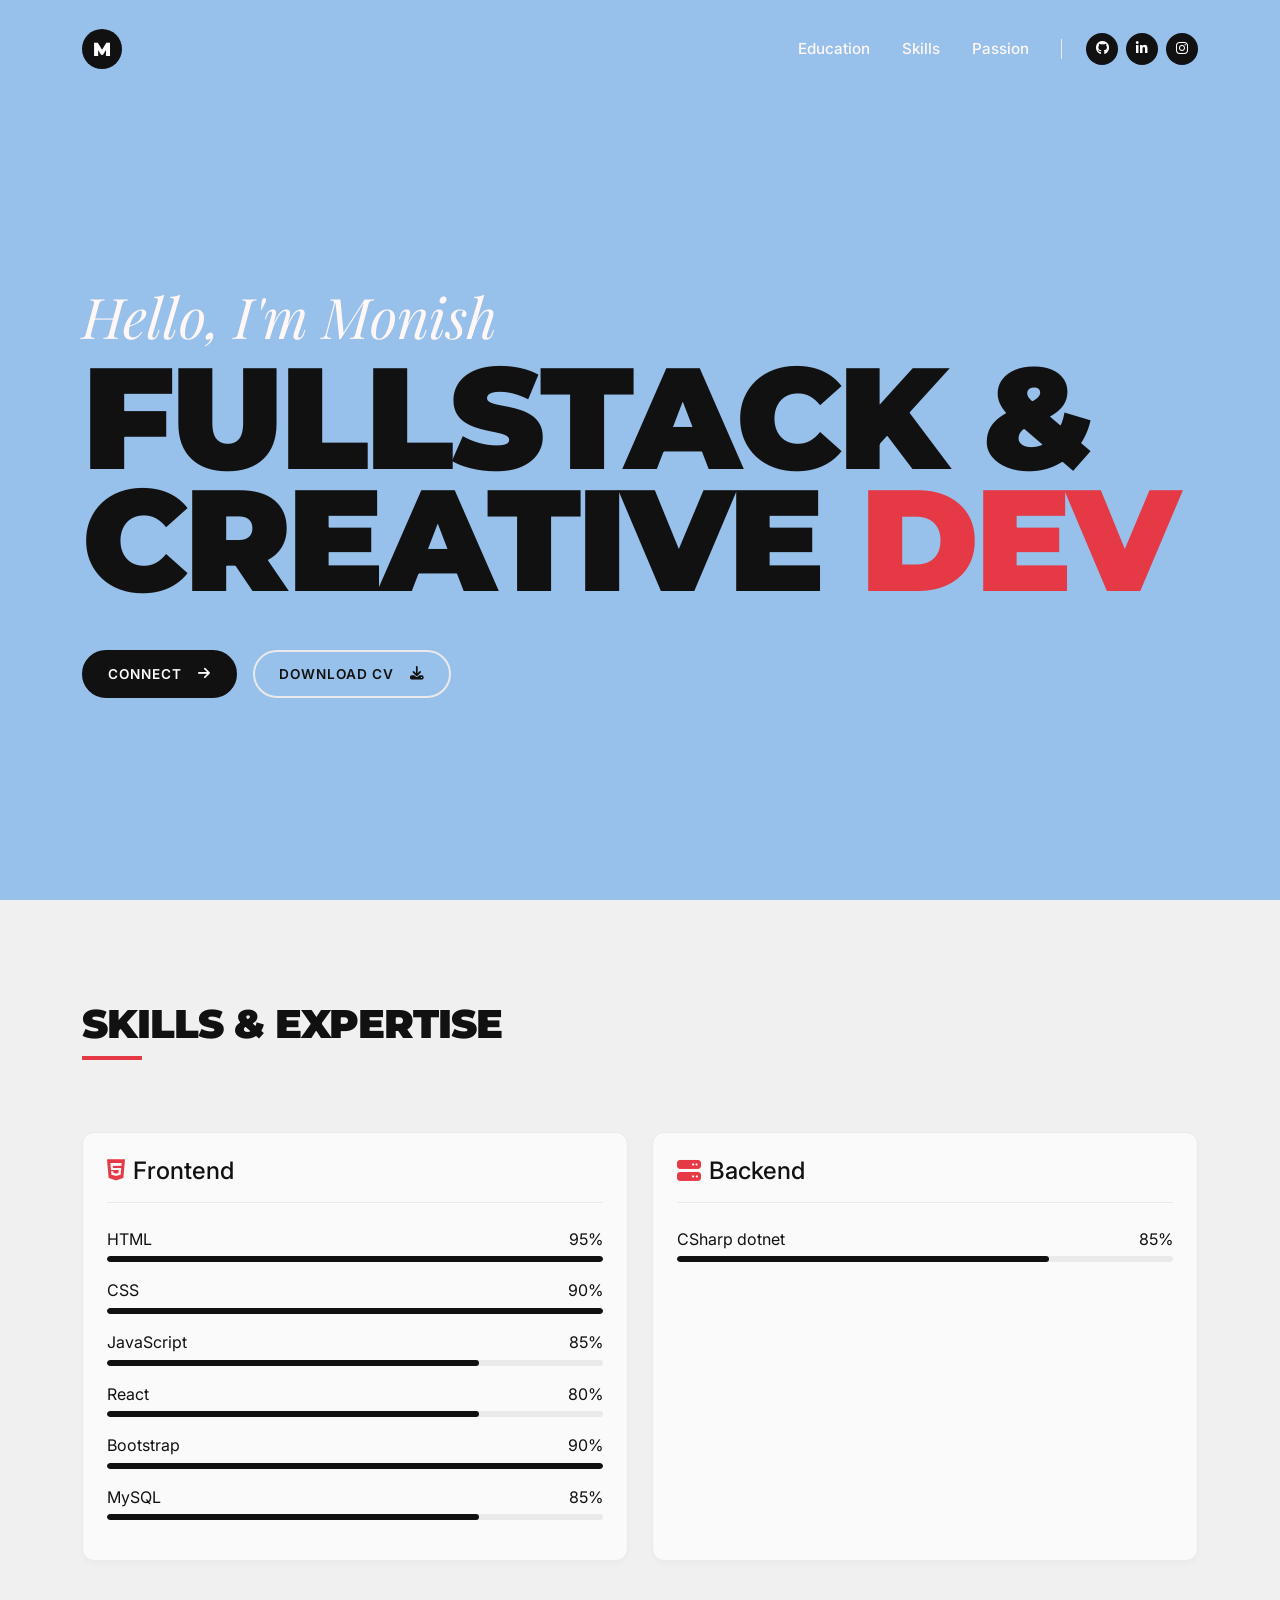
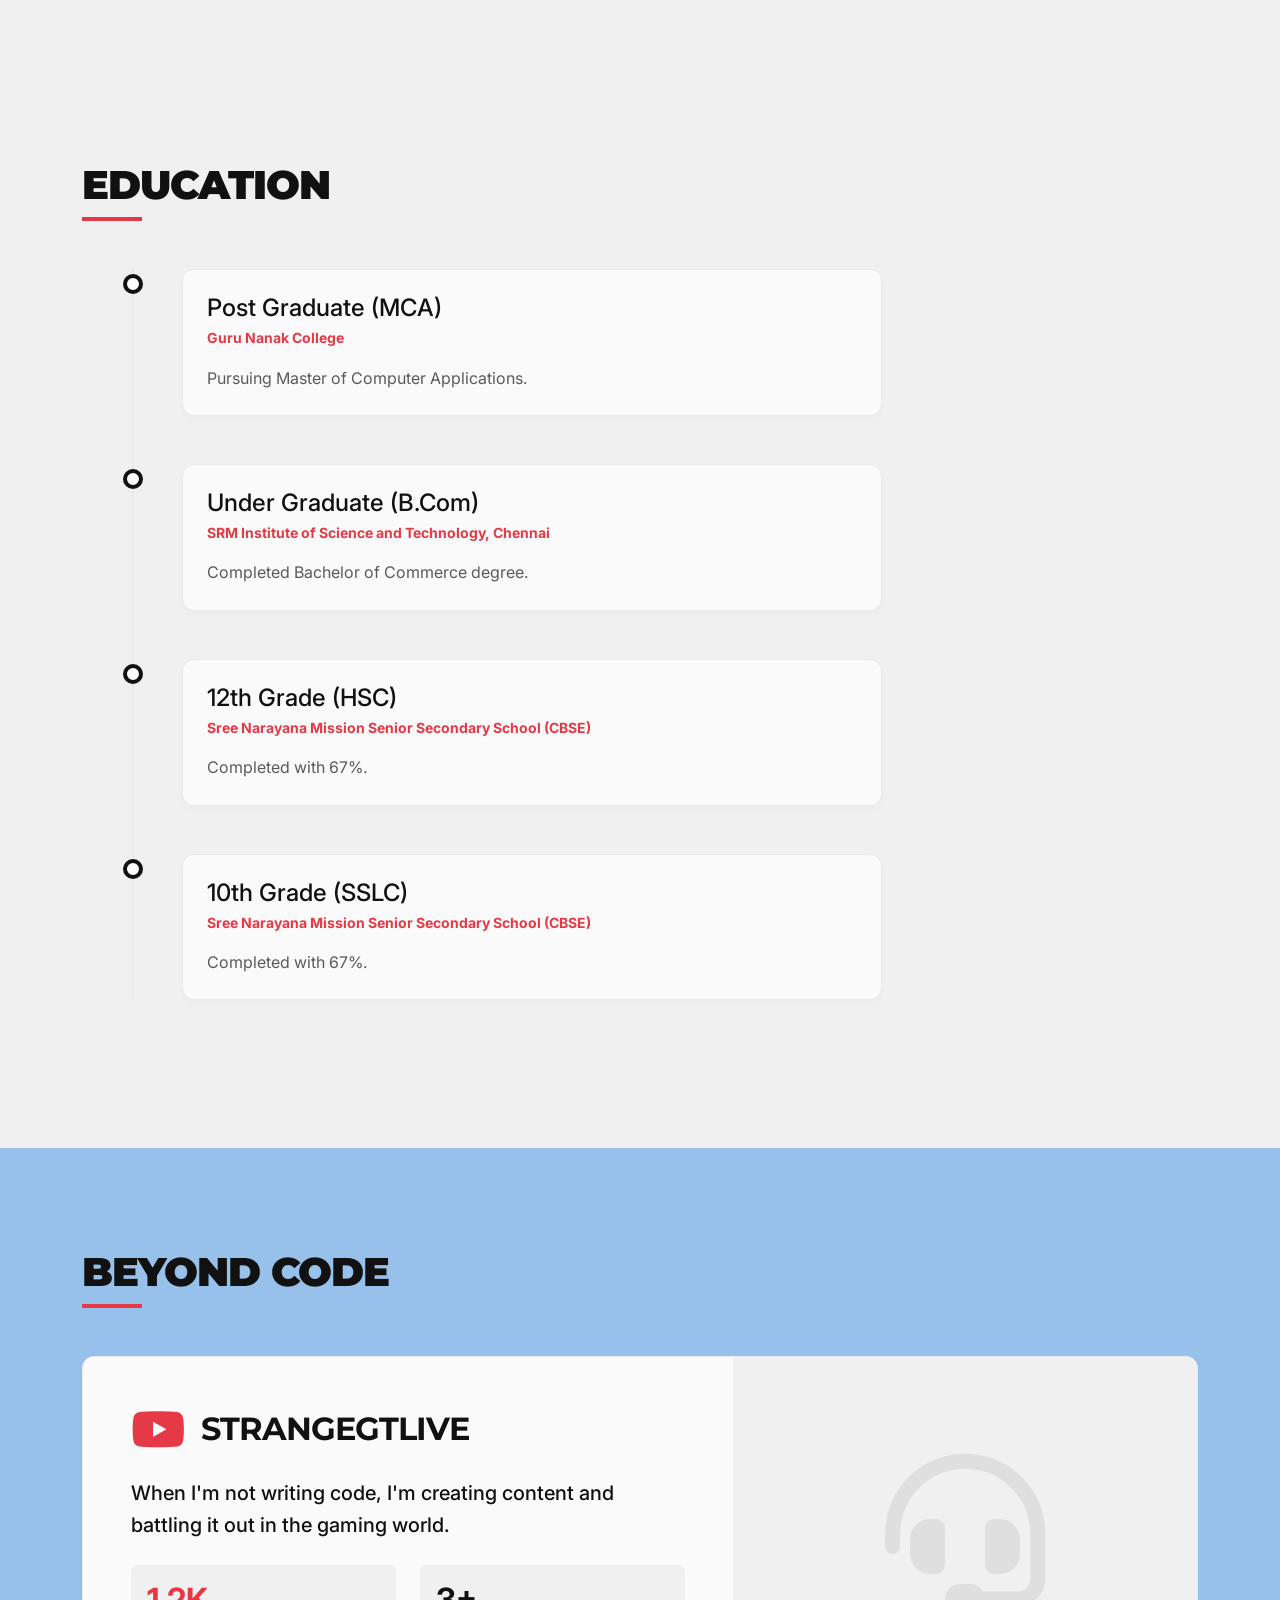
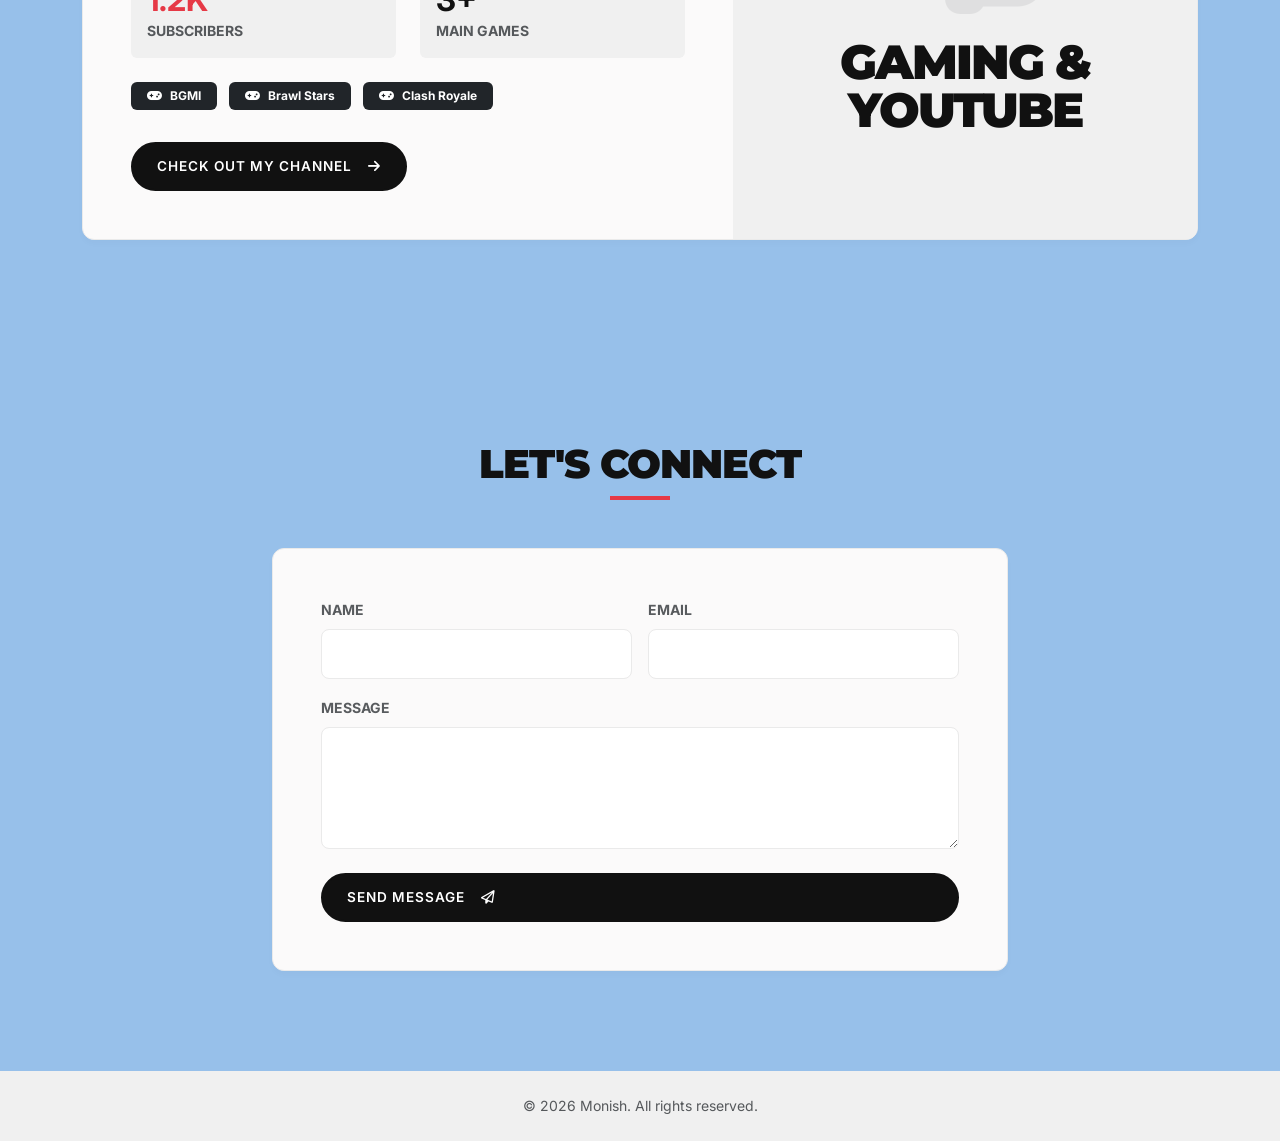
==== index.html @ a8764755 "Add files via upload" ====
<!DOCTYPE html>
<html lang="en">
<head>
    <meta charset="UTF-8">
    <meta name="viewport" content="width=device-width, initial-scale=1.0">
    <title>Monish - Creative Developer</title>
    <!-- Google Fonts -->
    <link rel="preconnect" href="https://fonts.googleapis.com">
    <link rel="preconnect" href="https://fonts.gstatic.com" crossorigin>
    <link href="https://fonts.googleapis.com/css2?family=Inter:wght@400;500;600&family=Montserrat:wght@900&family=Playfair+Display:ital@1&display=swap" rel="stylesheet">
    <!-- Bootstrap 5 CSS -->
    <link href="https://cdn.jsdelivr.net/npm/bootstrap@5.3.3/dist/css/bootstrap.min.css" rel="stylesheet">
    <!-- FontAwesome -->
    <link rel="stylesheet" href="https://cdnjs.cloudflare.com/ajax/libs/font-awesome/6.4.0/css/all.min.css">
    <!-- Custom CSS -->
    <link rel="stylesheet" href="style.css">
</head>
<body>
    <!-- Navbar -->
    <nav class="navbar navbar-expand-lg fixed-top" id="navbar">
        <div class="container">
            <a class="navbar-brand d-flex align-items-center" href="#home">
                <div class="nav-logo-circle">M</div>
            </a>
            <button class="navbar-toggler" type="button" data-bs-toggle="collapse" data-bs-target="#navbarNav">
                <i class="fa-solid fa-bars"></i>
            </button>
            <div class="collapse navbar-collapse justify-content-end" id="navbarNav">
                <ul class="navbar-nav align-items-lg-center">

                    <li class="nav-item"><a class="nav-link" href="#experience">Education</a></li>
                    <li class="nav-item"><a class="nav-link" href="#skills">Skills</a></li>
                    <li class="nav-item"><a class="nav-link" href="#passion">Passion</a></li>
                    
                    <div class="nav-divider d-none d-lg-block"></div>
                    
                    <a href="#" class="nav-social-icon"><i class="fa-brands fa-github"></i></a>
                    <a href="#" class="nav-social-icon"><i class="fa-brands fa-linkedin-in"></i></a>
                    <a href="#" class="nav-social-icon"><i class="fa-brands fa-instagram"></i></a>
                </ul>
            </div>
        </div>
    </nav>

    <!-- Hero Section -->
    <header id="home" class="hero-section">
        <div class="container z-index-1">
            <div class="row">
                <div class="col-12 reveal active">
                    <h2 class="hero-greeting">Hello, I'm Monish</h2>
                    <h1 class="hero-title">
                        FULLSTACK &<br>
                        CREATIVE <span class="text-accent">DEV</span>
                    </h1>
                    <div class="hero-buttons mt-5">
                        <a href="#contact" class="btn btn-pill btn-black">
                            Connect <i class="fa-solid fa-arrow-right ms-2"></i>
                        </a>
                        <a href="#" class="btn btn-pill btn-outline">
                            Download CV <i class="fa-solid fa-download ms-2"></i>
                        </a>
                    </div>
                </div>
            </div>
        </div>
    </header>

    <!-- Skills Section -->
    <section id="skills" class="section-padding bg-light-alt">
        <div class="container reveal">
            <div class="section-title">
                <h2>Skills & Expertise</h2>
                <div class="underline"></div>
            </div>
            <div class="row g-4 mt-2">
                <div class="col-md-6">
                    <div class="modern-card h-100 p-4">
                        <h4 class="mb-4 border-bottom-subtle pb-3"><i class="fa-brands fa-html5 text-accent me-2"></i>Frontend</h4>
                        <div class="skill-item mb-3">
                            <div class="d-flex justify-content-between mb-1">
                                <span>HTML</span><span>95%</span>
                            </div>
                            <div class="progress custom-progress"><div class="progress-bar w-100"></div></div>
                        </div>
                        <div class="skill-item mb-3">
                            <div class="d-flex justify-content-between mb-1">
                                <span>CSS</span><span>90%</span>
                            </div>
                            <div class="progress custom-progress"><div class="progress-bar w-100"></div></div>
                        </div>
                        <div class="skill-item mb-3">
                            <div class="d-flex justify-content-between mb-1">
                                <span>JavaScript</span><span>85%</span>
                            </div>
                            <div class="progress custom-progress"><div class="progress-bar w-75"></div></div>
                        </div>
                        <div class="skill-item mb-3">
                            <div class="d-flex justify-content-between mb-1">
                                <span>React</span><span>80%</span>
                            </div>
                            <div class="progress custom-progress"><div class="progress-bar w-75"></div></div>
                        </div>
                        <div class="skill-item mb-3">
                            <div class="d-flex justify-content-between mb-1">
                                <span>Bootstrap</span><span>90%</span>
                            </div>
                            <div class="progress custom-progress"><div class="progress-bar w-100"></div></div>
                        </div>
                        <div class="skill-item mb-3">
                            <div class="d-flex justify-content-between mb-1">
                                <span>MySQL</span><span>85%</span>
                            </div>
                            <div class="progress custom-progress"><div class="progress-bar w-75"></div></div>
                        </div>
                    </div>
                </div>
                <div class="col-md-6">
                    <div class="modern-card h-100 p-4">
                        <h4 class="mb-4 border-bottom-subtle pb-3"><i class="fa-solid fa-server text-accent me-2"></i>Backend</h4>
                        <div class="skill-item mb-3">
                            <div class="d-flex justify-content-between mb-1">
                                <span>CSharp dotnet</span><span>85%</span>
                            </div>
                            <div class="progress custom-progress"><div class="progress-bar w-75"></div></div>
                        </div>
                    </div>
                </div>
            </div>
        </div>
    </section>



    <!-- Experience Timeline Section -->
    <section id="experience" class="section-padding bg-light-alt">
        <div class="container reveal">
            <div class="section-title">
                <h2>Education</h2>
                <div class="underline"></div>
            </div>
            <div class="timeline mt-5">
                <div class="timeline-item">
                    <div class="timeline-dot"></div>
                    <div class="modern-card p-4">
                        <h4 class="mb-1">Post Graduate (MCA)</h4>
                        <p class="text-accent small fw-bold mb-3">Guru Nanak College</p>
                        <p class="text-muted mb-0">Pursuing Master of Computer Applications.</p>
                    </div>
                </div>
                <div class="timeline-item">
                    <div class="timeline-dot"></div>
                    <div class="modern-card p-4">
                        <h4 class="mb-1">Under Graduate (B.Com)</h4>
                        <p class="text-accent small fw-bold mb-3">SRM Institute of Science and Technology, Chennai</p>
                        <p class="text-muted mb-0">Completed Bachelor of Commerce degree.</p>
                    </div>
                </div>
                <div class="timeline-item">
                    <div class="timeline-dot"></div>
                    <div class="modern-card p-4">
                        <h4 class="mb-1">12th Grade (HSC)</h4>
                        <p class="text-accent small fw-bold mb-3">Sree Narayana Mission Senior Secondary School (CBSE)</p>
                        <p class="text-muted mb-0">Completed with 67%.</p>
                    </div>
                </div>
                <div class="timeline-item">
                    <div class="timeline-dot"></div>
                    <div class="modern-card p-4">
                        <h4 class="mb-1">10th Grade (SSLC)</h4>
                        <p class="text-accent small fw-bold mb-3">Sree Narayana Mission Senior Secondary School (CBSE)</p>
                        <p class="text-muted mb-0">Completed with 67%.</p>
                    </div>
                </div>
            </div>
        </div>
    </section>

    <!-- Passion Section -->
    <section id="passion" class="section-padding">
        <div class="container reveal">
            <div class="section-title">
                <h2>Beyond Code</h2>
                <div class="underline"></div>
            </div>
            
            <div class="modern-card p-0 overflow-hidden mt-5 position-relative">
                <div class="row g-0">
                    <div class="col-lg-7 p-5 d-flex flex-column justify-content-center">
                        <div class="d-flex align-items-center mb-4">
                            <i class="fa-brands fa-youtube text-accent fa-3x me-3"></i>
                            <h3 class="fw-bold mb-0" style="font-family: var(--font-display); text-transform: uppercase; letter-spacing: -1px; font-size: 2rem;">StrangeGTLIVE</h3>
                        </div>
                        <p class="lead mb-4 fw-medium">When I'm not writing code, I'm creating content and battling it out in the gaming world.</p>
                        
                        <div class="row g-4 mb-4">
                            <div class="col-6">
                                <div class="p-3 bg-light-alt rounded">
                                    <h2 class="fw-bold text-accent mb-0">1.2K</h2>
                                    <p class="text-muted small fw-bold mb-0 text-uppercase">Subscribers</p>
                                </div>
                            </div>
                            <div class="col-6">
                                <div class="p-3 bg-light-alt rounded">
                                    <h2 class="fw-bold text-main mb-0">3+</h2>
                                    <p class="text-muted small fw-bold mb-0 text-uppercase">Main Games</p>
                                </div>
                            </div>
                        </div>
                        
                        <div>
                            <span class="badge bg-dark text-white p-2 px-3 me-2 mb-2"><i class="fa-solid fa-gamepad me-2"></i>BGMI</span>
                            <span class="badge bg-dark text-white p-2 px-3 me-2 mb-2"><i class="fa-solid fa-gamepad me-2"></i>Brawl Stars</span>
                            <span class="badge bg-dark text-white p-2 px-3 me-2 mb-2"><i class="fa-solid fa-gamepad me-2"></i>Clash Royale</span>
                        </div>
                        
                        <a href="https://youtube.com/@StrangeGTLIVE" target="_blank" class="btn btn-pill btn-black mt-4 align-self-start">
                            Check Out My Channel <i class="fa-solid fa-arrow-right ms-2"></i>
                        </a>
                    </div>
                    <div class="col-lg-5 bg-light-alt d-flex align-items-center justify-content-center p-5">
                        <div class="text-center">
                            <i class="fa-solid fa-headset text-muted" style="font-size: 10rem; opacity: 0.1;"></i>
                            <h2 class="mt-4" style="font-family: var(--font-display); font-weight: 900; letter-spacing: -2px; color: var(--text-main); font-size: 3rem; line-height: 1;">GAMING &<br>YOUTUBE</h2>
                        </div>
                    </div>
                </div>
            </div>
        </div>
    </section>

    <!-- Contact Section -->
    <section id="contact" class="section-padding">
        <div class="container reveal">
            <div class="section-title text-center">
                <h2>Let's Connect</h2>
                <div class="underline"></div>
            </div>
            <div class="row justify-content-center mt-4">
                <div class="col-lg-8">
                    <div class="modern-card p-5">
                        <form id="contact-form" novalidate>
                            <div class="row g-3">
                                <div class="col-md-6">
                                    <div class="form-group">
                                        <label for="name" class="form-label text-muted small fw-bold">NAME</label>
                                        <input type="text" class="form-control custom-input" id="name" required>
                                    </div>
                                </div>
                                <div class="col-md-6">
                                    <div class="form-group">
                                        <label for="email" class="form-label text-muted small fw-bold">EMAIL</label>
                                        <input type="email" class="form-control custom-input" id="email" required>
                                    </div>
                                </div>
                                <div class="col-12">
                                    <div class="form-group">
                                        <label for="message" class="form-label text-muted small fw-bold">MESSAGE</label>
                                        <textarea class="form-control custom-input" id="message" rows="4" required></textarea>
                                    </div>
                                </div>
                                <div class="col-12 text-center mt-4">
                                    <button type="submit" class="btn btn-pill btn-black w-100">
                                        Send Message <i class="fa-regular fa-paper-plane ms-2"></i>
                                    </button>
                                </div>
                            </div>
                        </form>
                    </div>
                </div>
            </div>
        </div>
    </section>

    <!-- Footer -->
    <footer class="footer text-center py-4 bg-light-alt">
        <div class="container">
            <p class="text-muted small mb-0">&copy; 2026 Monish. All rights reserved.</p>
        </div>
    </footer>

    <!-- Bootstrap JS Bundle -->
    <script src="https://cdn.jsdelivr.net/npm/bootstrap@5.3.3/dist/js/bootstrap.bundle.min.js"></script>
    <!-- Custom JS -->
    <script src="script.js"></script>
</body>
</html>
---- style.css ----
/* =========================================
   CSS Variables & Light Theme
   ========================================= */
:root {
    /* Colors */
    --bg-main: #97c0ea;
    --bg-card: #fbfafa;
    --text-main: #111111;
    --text-muted: #fff6f6;
    --border-color: #eaeaea;
    --accent: #e63946; /* Vibrant red-orange */
    
    /* Fonts */
    --font-main: 'Inter', sans-serif;
    --font-display: 'Montserrat', sans-serif;
    --font-serif: 'Playfair Display', serif;
    
    /* Transitions */
    --transition-normal: 0.3s ease;
}

/* =========================================
   Base & Resets
   ========================================= */
* {
    margin: 0;
    padding: 0;
    box-sizing: border-box;
}

html {
    scroll-behavior: smooth;
    overflow-x: hidden;
}

body {
    background-color: var(--bg-main);
    color: var(--text-main);
    font-family: var(--font-main);
    line-height: 1.6;
    overflow-x: hidden;
}

h1, h2, h3, h4, h5, h6 {
    color: var(--text-main);
}

a {
    text-decoration: none;
    color: var(--text-main);
    transition: var(--transition-normal);
}

a:hover {
    color: var(--accent);
}

/* =========================================
   Utilities
   ========================================= */
.bg-light-alt {
    background-color: #f0f0f0;
}

.section-padding {
    padding: 100px 0;
}

.text-accent {
    color: var(--accent) !important;
}

.border-bottom-subtle {
    border-bottom: 1px solid var(--border-color);
}

/* Modern Cards */
.modern-card {
    background: var(--bg-card);
    border: 1px solid var(--border-color);
    border-radius: 12px;
    box-shadow: 0 4px 6px rgba(0, 0, 0, 0.02);
    transition: var(--transition-normal);
}

.modern-card:hover {
    transform: translateY(-5px);
    box-shadow: 0 10px 20px rgba(0, 0, 0, 0.06);
}

/* Section Title */
.section-title {
    margin-bottom: 3rem;
}

.section-title h2 {
    font-size: 2.5rem;
    font-family: var(--font-display);
    font-weight: 900;
    text-transform: uppercase;
    letter-spacing: -1px;
}

.section-title .underline {
    height: 4px;
    width: 60px;
    background: var(--accent);
    margin: 0.5rem 0 0;
}

.section-title.text-center .underline {
    margin: 0.5rem auto 0;
}

/* Buttons */
.btn-pill {
    border-radius: 50px;
    font-weight: 600;
    padding: 0.75rem 1.5rem;
    text-transform: uppercase;
    font-size: 0.85rem;
    letter-spacing: 1px;
    transition: var(--transition-normal);
    display: inline-flex;
    align-items: center;
    gap: 0.5rem;
}

.btn-black {
    background: var(--text-main);
    color: #fff;
    border: 2px solid var(--text-main);
}

.btn-black:hover {
    background: transparent;
    color: var(--text-main);
}

.btn-outline {
    background: transparent;
    color: var(--text-main);
    border: 2px solid var(--border-color);
}

.btn-outline:hover {
    border-color: var(--text-main);
    background: var(--text-main);
    color: #fff;
}

/* Scroll Reveal */
.reveal {
    opacity: 0;
    transform: translateY(30px);
    transition: all 0.8s ease-out;
}

.reveal.active {
    opacity: 1;
    transform: translateY(0);
}

/* =========================================
   Navbar
   ========================================= */
.navbar {
    padding: 1.5rem 0;
    background: transparent;
    transition: background-color 0.3s ease, padding 0.3s ease;
}

.navbar.scrolled {
    background: rgba(250, 249, 246, 0.95);
    backdrop-filter: blur(10px);
    padding: 1rem 0;
    border-bottom: 1px solid var(--border-color);
}

.nav-logo-circle {
    width: 40px;
    height: 40px;
    background: var(--text-main);
    color: #fff;
    border-radius: 50%;
    display: flex;
    align-items: center;
    justify-content: center;
    font-family: var(--font-display);
    font-weight: 900;
    font-size: 1.2rem;
}

.nav-link {
    color: var(--text-muted) !important;
    font-weight: 500;
    font-size: 0.95rem;
    margin: 0 0.5rem;
}

.nav-link:hover, .nav-link.active {
    color: var(--text-main) !important;
}

.nav-divider {
    width: 1px;
    height: 20px;
    background-color: var(--border-color);
    margin: 0 1rem;
}

.nav-social-icon {
    width: 32px;
    height: 32px;
    background: var(--text-main);
    color: #fff;
    border-radius: 50%;
    display: inline-flex;
    align-items: center;
    justify-content: center;
    font-size: 0.85rem;
    margin-left: 0.5rem;
    transition: transform 0.2s ease;
}

.nav-social-icon:hover {
    transform: scale(1.1);
    color: #fff;
}

/* =========================================
   Hero Section
   ========================================= */
.hero-section {
    min-height: 100vh;
    display: flex;
    align-items: center;
    padding-top: 80px;
}

.hero-greeting {
    font-family: var(--font-serif);
    font-style: italic;
    font-size: 3.5rem;
    color: var(--text-muted);
    margin-bottom: 0.5rem;
    font-weight: 400;
}

.hero-title {
    font-family: var(--font-display);
    font-weight: 900;
    font-size: 9rem;
    line-height: 0.85;
    letter-spacing: -4px;
    margin-bottom: 3rem;
    color: var(--text-main);
    text-transform: uppercase;
}

.hero-buttons {
    display: flex;
    gap: 1rem;
}

/* =========================================
   Progress Bars
   ========================================= */
.custom-progress {
    height: 6px;
    background-color: var(--border-color);
    border-radius: 3px;
    overflow: hidden;
}

.custom-progress .progress-bar {
    background-color: var(--text-main);
    border-radius: 3px;
}

/* =========================================
   Projects
   ========================================= */
.project-img-wrapper {
    position: relative;
    overflow: hidden;
    border-radius: 12px 12px 0 0;
}

.project-img-wrapper img {
    width: 100%;
    height: 220px;
    object-fit: cover;
    transition: transform 0.5s ease;
}

.modern-card:hover .project-img-wrapper img {
    transform: scale(1.05);
}

.tech-tags .badge {
    background: var(--bg-light-alt);
    color: var(--text-muted);
    font-weight: 500;
    border: 1px solid var(--border-color);
    padding: 0.4em 0.8em;
    border-radius: 4px;
}

/* =========================================
   Timeline
   ========================================= */
.timeline {
    position: relative;
    max-width: 800px;
    margin: 0;
}

.timeline::after {
    content: '';
    position: absolute;
    width: 2px;
    background: var(--border-color);
    top: 0;
    bottom: 0;
    left: 50px;
}

.timeline-item {
    position: relative;
    padding-left: 100px;
    margin-bottom: 3rem;
}

.timeline-dot {
    position: absolute;
    width: 20px;
    height: 20px;
    background: #fff;
    border: 4px solid var(--text-main);
    border-radius: 50%;
    left: 41px;
    top: 5px;
    z-index: 1;
}

/* =========================================
   GitHub Graph
   ========================================= */
.contribution-graph {
    display: grid;
    grid-template-columns: repeat(52, 1fr);
    grid-gap: 4px;
    width: max-content;
}

.contrib-box {
    width: 12px;
    height: 12px;
    border-radius: 2px;
}

.bg-level-0 { background-color: #ebedf0; }
.bg-level-1 { background-color: #9be9a8; }
.bg-level-2 { background-color: #40c463; }
.bg-level-3 { background-color: #30a14e; }
.bg-level-4 { background-color: #216e39; }

/* =========================================
   Forms
   ========================================= */
.custom-input {
    background-color: #fff;
    border: 1px solid var(--border-color);
    color: var(--text-main);
    padding: 0.75rem 1rem;
    border-radius: 8px;
}

.custom-input:focus {
    border-color: var(--text-main);
    box-shadow: none;
}

/* =========================================
   Media Queries
   ========================================= */
@media screen and (max-width: 1200px) {
    .hero-title {
        font-size: 7rem;
    }
}

@media screen and (max-width: 991px) {
    .hero-greeting {
        font-size: 2.5rem;
    }
    .hero-title {
        font-size: 5rem;
        letter-spacing: -2px;
    }
    .nav-divider {
        display: none;
    }
    .navbar-nav {
        margin-top: 1rem;
        padding-top: 1rem;
        border-top: 1px solid var(--border-color);
    }
    .nav-social-icon {
        margin-left: 0;
        margin-right: 0.5rem;
        margin-top: 1rem;
    }
}

@media screen and (max-width: 768px) {
    .hero-greeting {
        font-size: 2rem;
    }
    .hero-title {
        font-size: 3.5rem;
        letter-spacing: -1px;
    }
}
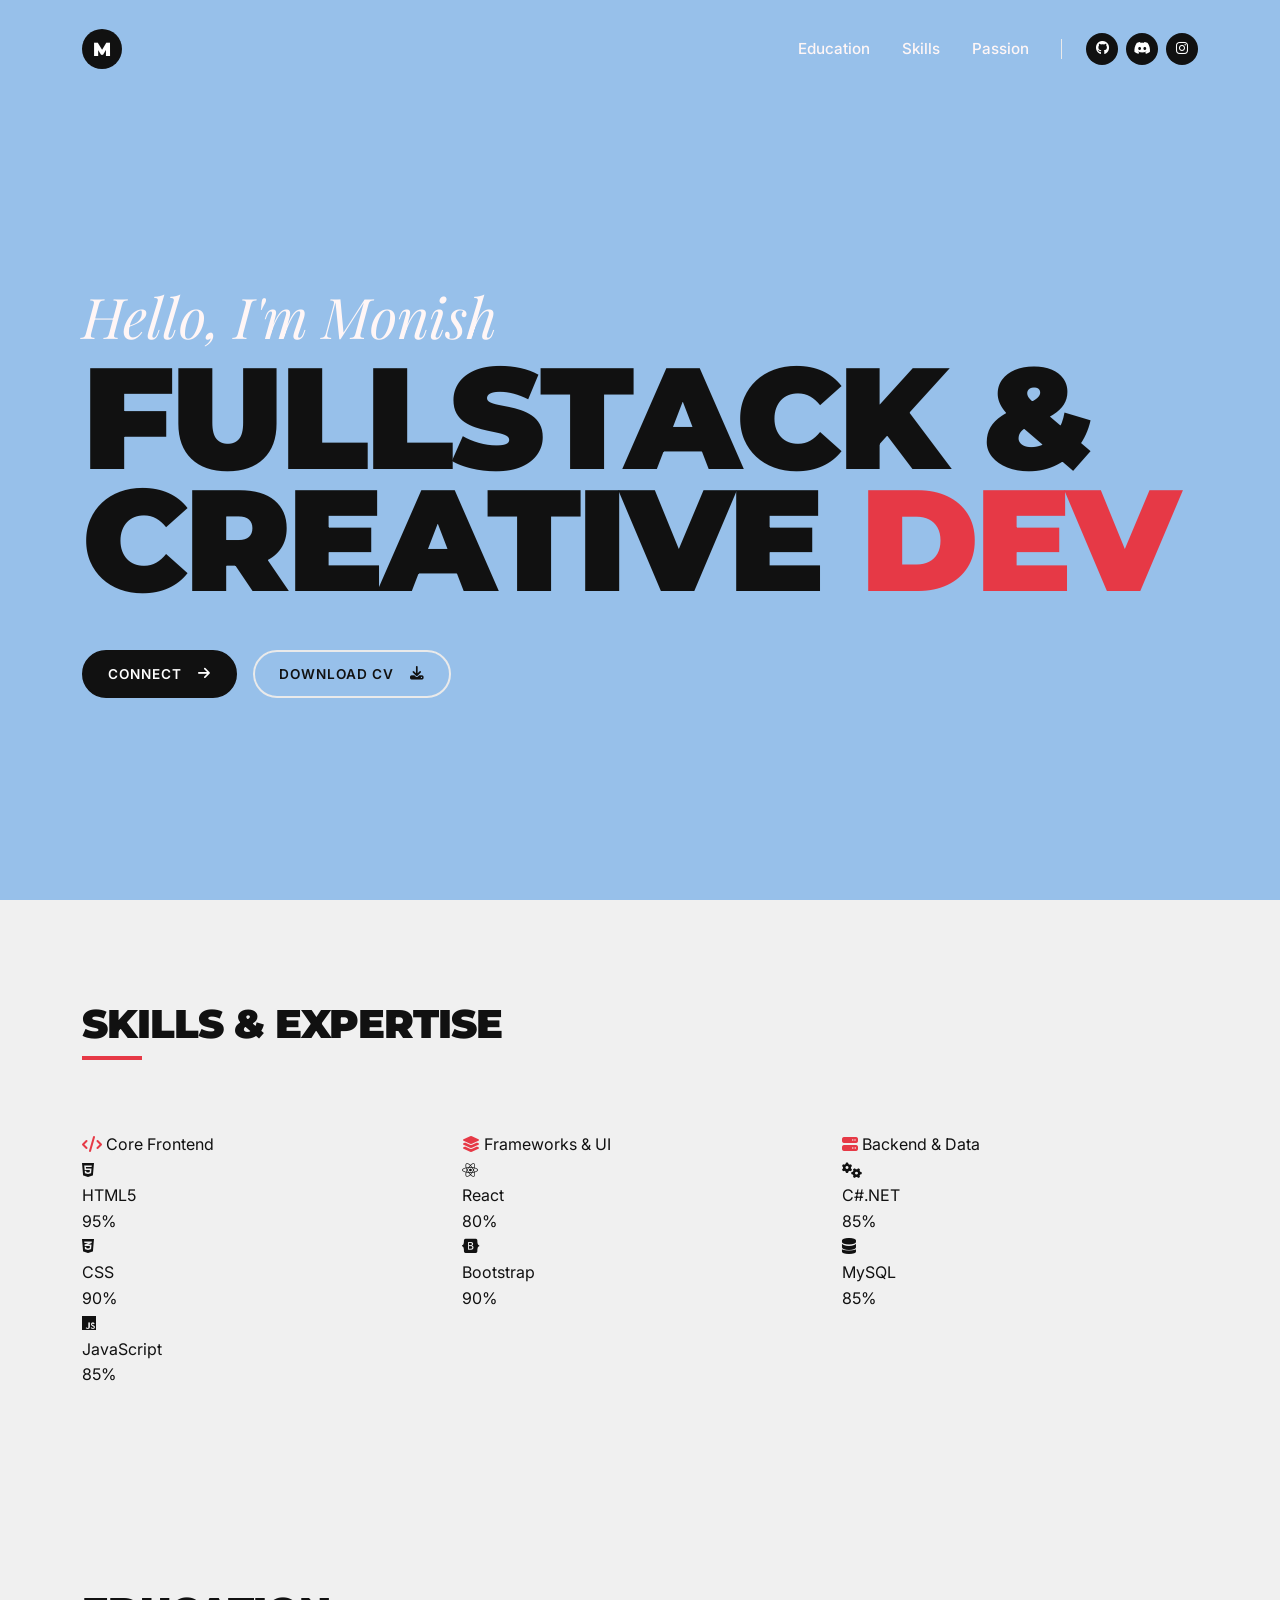
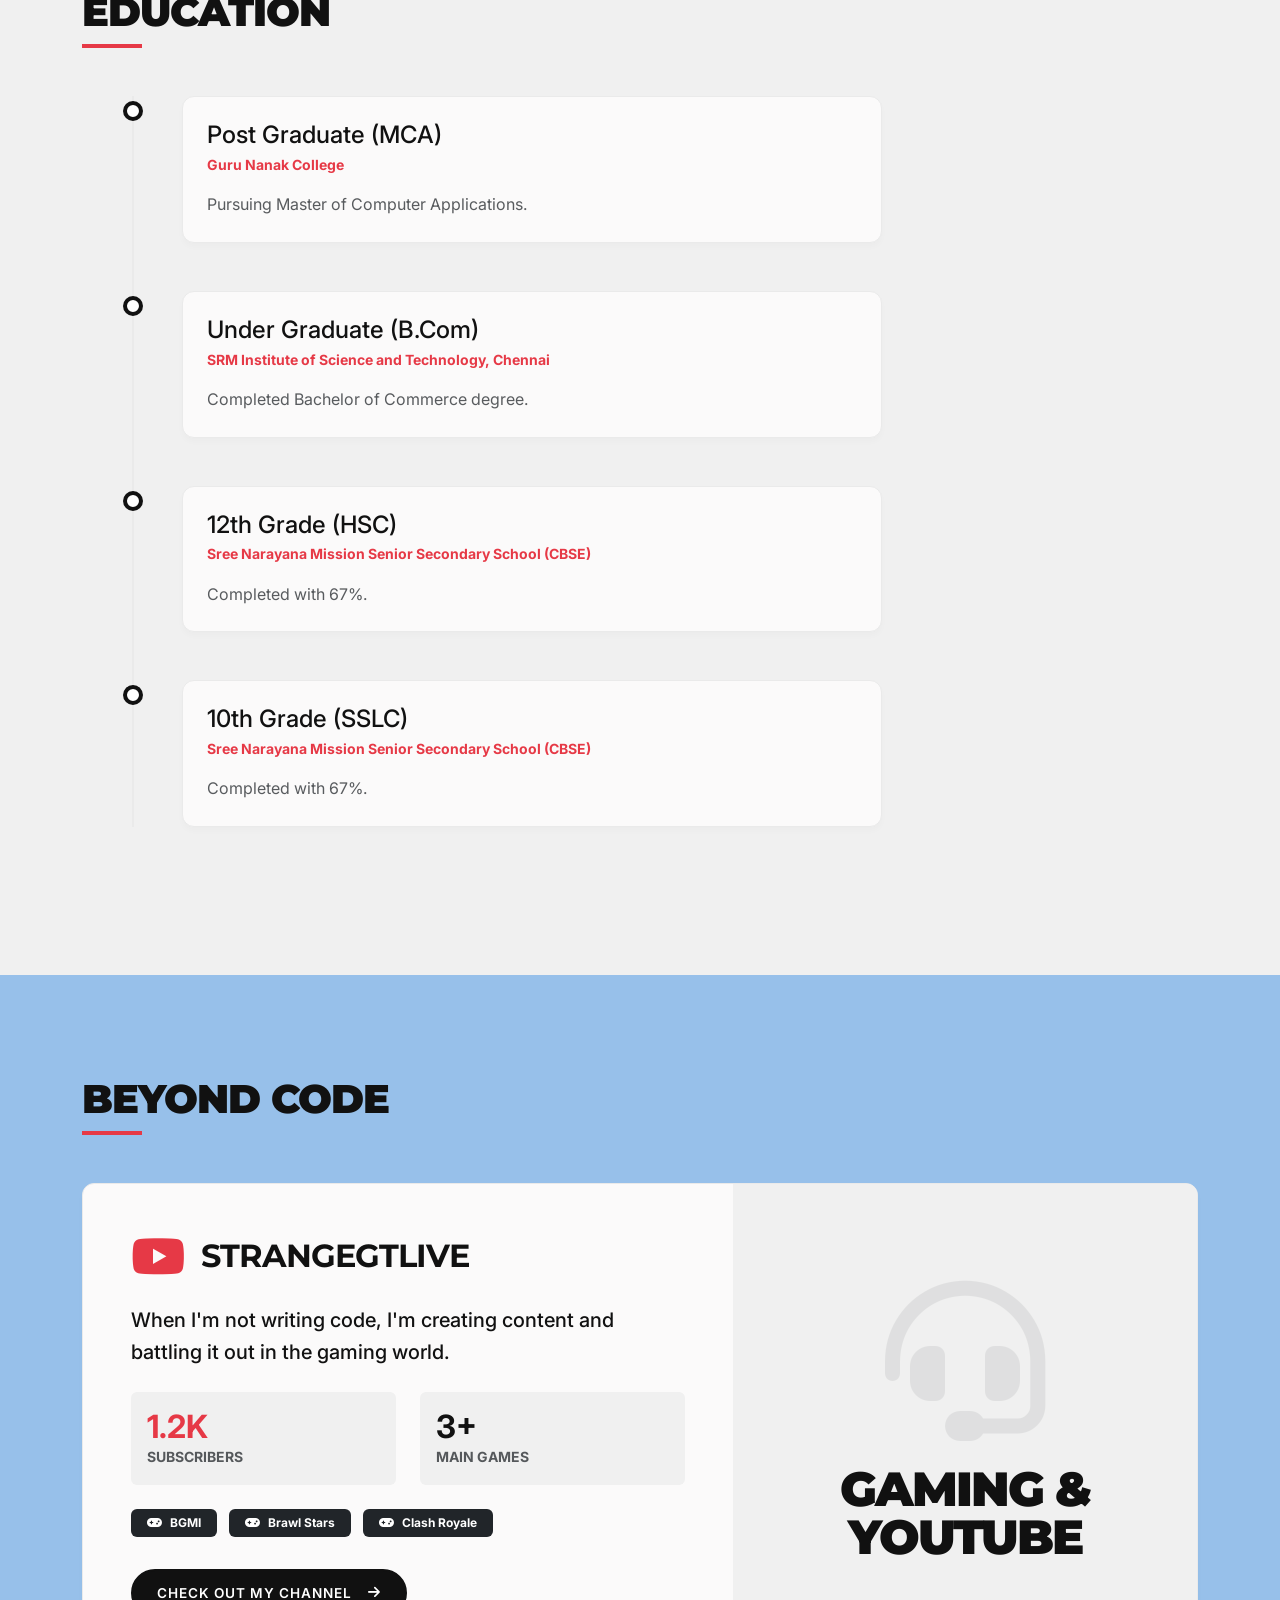
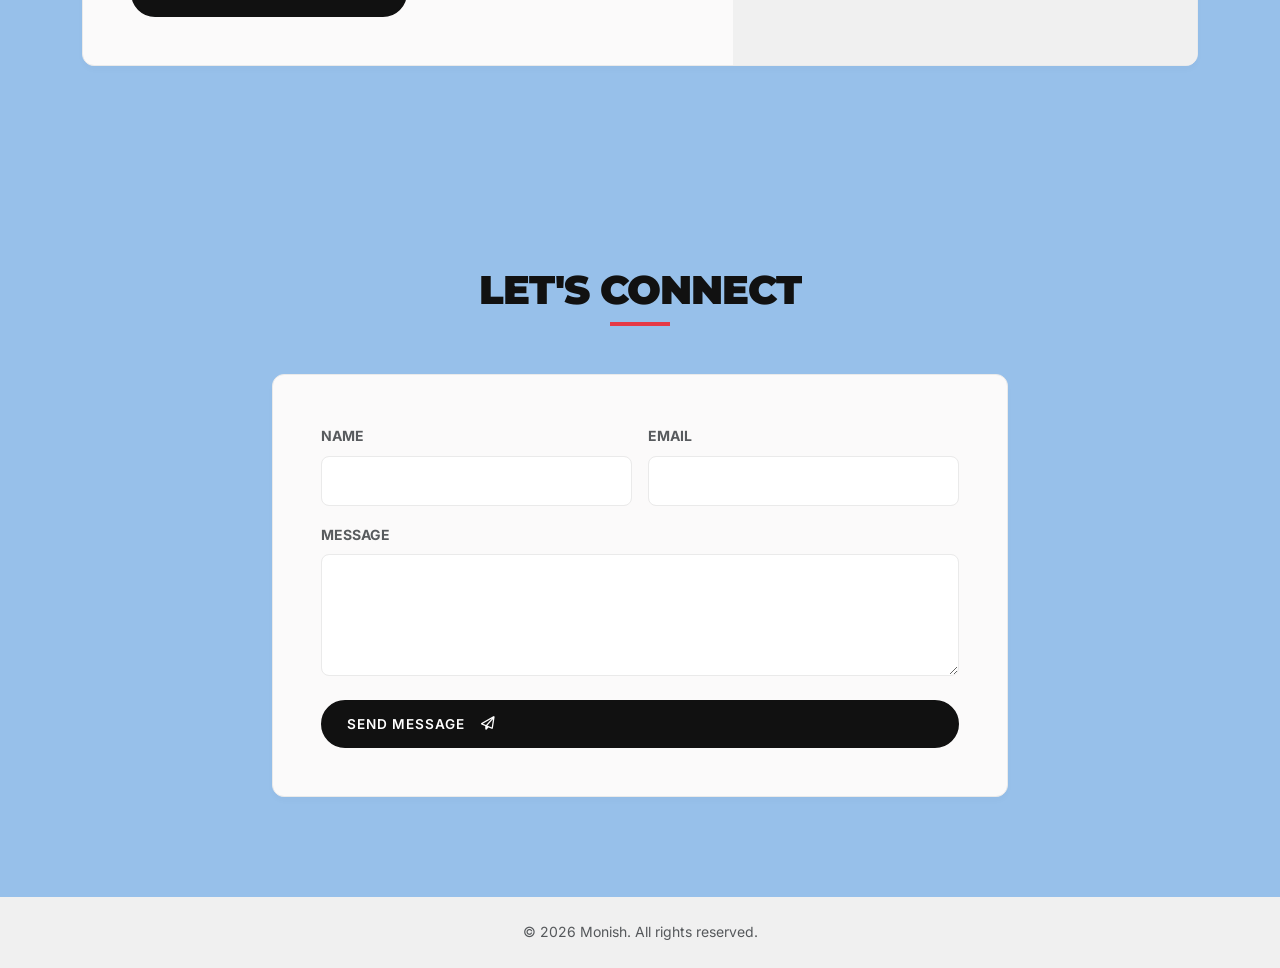
==== commit fc25d270: "Update index.html" ====
--- a/index.html
+++ b/index.html
@@ -35,7 +35,7 @@
                     <div class="nav-divider d-none d-lg-block"></div>
                     
                     <a href="#" class="nav-social-icon"><i class="fa-brands fa-github"></i></a>
-                    <a href="#" class="nav-social-icon"><i class="fa-brands fa-linkedin-in"></i></a>
+                    <a href="https://discord.gg/QXSQnxgDMW" target="_blank" class="nav-social-icon"><i class="fa-brands fa-discord"></i></a>
                     <a href="#" class="nav-social-icon"><i class="fa-brands fa-instagram"></i></a>
                 </ul>
             </div>
@@ -72,56 +72,142 @@
                 <h2>Skills & Expertise</h2>
                 <div class="underline"></div>
             </div>
-            <div class="row g-4 mt-2">
-                <div class="col-md-6">
-                    <div class="modern-card h-100 p-4">
-                        <h4 class="mb-4 border-bottom-subtle pb-3"><i class="fa-brands fa-html5 text-accent me-2"></i>Frontend</h4>
-                        <div class="skill-item mb-3">
-                            <div class="d-flex justify-content-between mb-1">
-                                <span>HTML</span><span>95%</span>
-                            </div>
-                            <div class="progress custom-progress"><div class="progress-bar w-100"></div></div>
-                        </div>
-                        <div class="skill-item mb-3">
-                            <div class="d-flex justify-content-between mb-1">
-                                <span>CSS</span><span>90%</span>
-                            </div>
-                            <div class="progress custom-progress"><div class="progress-bar w-100"></div></div>
-                        </div>
-                        <div class="skill-item mb-3">
-                            <div class="d-flex justify-content-between mb-1">
-                                <span>JavaScript</span><span>85%</span>
-                            </div>
-                            <div class="progress custom-progress"><div class="progress-bar w-75"></div></div>
-                        </div>
-                        <div class="skill-item mb-3">
-                            <div class="d-flex justify-content-between mb-1">
-                                <span>React</span><span>80%</span>
-                            </div>
-                            <div class="progress custom-progress"><div class="progress-bar w-75"></div></div>
-                        </div>
-                        <div class="skill-item mb-3">
-                            <div class="d-flex justify-content-between mb-1">
-                                <span>Bootstrap</span><span>90%</span>
-                            </div>
-                            <div class="progress custom-progress"><div class="progress-bar w-100"></div></div>
-                        </div>
-                        <div class="skill-item mb-3">
-                            <div class="d-flex justify-content-between mb-1">
-                                <span>MySQL</span><span>85%</span>
-                            </div>
-                            <div class="progress custom-progress"><div class="progress-bar w-75"></div></div>
-                        </div>
-                    </div>
-                </div>
-                <div class="col-md-6">
-                    <div class="modern-card h-100 p-4">
-                        <h4 class="mb-4 border-bottom-subtle pb-3"><i class="fa-solid fa-server text-accent me-2"></i>Backend</h4>
-                        <div class="skill-item mb-3">
-                            <div class="d-flex justify-content-between mb-1">
-                                <span>CSharp dotnet</span><span>85%</span>
-                            </div>
-                            <div class="progress custom-progress"><div class="progress-bar w-75"></div></div>
+            <div class="row g-4 mt-4">
+                <!-- Column 1: Core Frontend -->
+                <div class="col-lg-4 col-md-6">
+                    <div class="skills-category-card">
+                        <div class="skills-category-title">
+                            <i class="fa-solid fa-code text-accent"></i> Core Frontend
+                        </div>
+                        
+                        <!-- HTML5 -->
+                        <div class="premium-skill-item skill-html">
+                            <div class="skill-info">
+                                <div class="skill-name-wrapper">
+                                    <div class="skill-icon-box">
+                                        <i class="fa-brands fa-html5"></i>
+                                    </div>
+                                    <span class="skill-label">HTML5</span>
+                                </div>
+                                <span class="skill-percentage-badge">95%</span>
+                            </div>
+                            <div class="skill-progress-container">
+                                <div class="skill-progress-bar" style="--width-target: 95%;"></div>
+                            </div>
+                        </div>
+
+                        <!-- CSS -->
+                        <div class="premium-skill-item skill-css">
+                            <div class="skill-info">
+                                <div class="skill-name-wrapper">
+                                    <div class="skill-icon-box">
+                                        <i class="fa-brands fa-css3-alt"></i>
+                                    </div>
+                                    <span class="skill-label">CSS</span>
+                                </div>
+                                <span class="skill-percentage-badge">90%</span>
+                            </div>
+                            <div class="skill-progress-container">
+                                <div class="skill-progress-bar" style="--width-target: 90%;"></div>
+                            </div>
+                        </div>
+
+                        <!-- JavaScript -->
+                        <div class="premium-skill-item skill-js">
+                            <div class="skill-info">
+                                <div class="skill-name-wrapper">
+                                    <div class="skill-icon-box">
+                                        <i class="fa-brands fa-js"></i>
+                                    </div>
+                                    <span class="skill-label">JavaScript</span>
+                                </div>
+                                <span class="skill-percentage-badge">85%</span>
+                            </div>
+                            <div class="skill-progress-container">
+                                <div class="skill-progress-bar" style="--width-target: 85%;"></div>
+                            </div>
+                        </div>
+                    </div>
+                </div>
+
+                <!-- Column 2: Frameworks & UI -->
+                <div class="col-lg-4 col-md-6">
+                    <div class="skills-category-card">
+                        <div class="skills-category-title">
+                            <i class="fa-solid fa-layer-group text-accent"></i> Frameworks & UI
+                        </div>
+
+                        <!-- React -->
+                        <div class="premium-skill-item skill-react">
+                            <div class="skill-info">
+                                <div class="skill-name-wrapper">
+                                    <div class="skill-icon-box">
+                                        <i class="fa-brands fa-react"></i>
+                                    </div>
+                                    <span class="skill-label">React</span>
+                                </div>
+                                <span class="skill-percentage-badge">80%</span>
+                            </div>
+                            <div class="skill-progress-container">
+                                <div class="skill-progress-bar" style="--width-target: 80%;"></div>
+                            </div>
+                        </div>
+
+                        <!-- Bootstrap -->
+                        <div class="premium-skill-item skill-bootstrap">
+                            <div class="skill-info">
+                                <div class="skill-name-wrapper">
+                                    <div class="skill-icon-box">
+                                        <i class="fa-brands fa-bootstrap"></i>
+                                    </div>
+                                    <span class="skill-label">Bootstrap</span>
+                                </div>
+                                <span class="skill-percentage-badge">90%</span>
+                            </div>
+                            <div class="skill-progress-container">
+                                <div class="skill-progress-bar" style="--width-target: 90%;"></div>
+                            </div>
+                        </div>
+                    </div>
+                </div>
+
+                <!-- Column 3: Backend & Databases -->
+                <div class="col-lg-4 col-md-12">
+                    <div class="skills-category-card">
+                        <div class="skills-category-title">
+                            <i class="fa-solid fa-server text-accent"></i> Backend & Data
+                        </div>
+
+                        <!-- C#.NET -->
+                        <div class="premium-skill-item skill-csharp">
+                            <div class="skill-info">
+                                <div class="skill-name-wrapper">
+                                    <div class="skill-icon-box">
+                                        <i class="fa-solid fa-gears"></i>
+                                    </div>
+                                    <span class="skill-label">C#.NET</span>
+                                </div>
+                                <span class="skill-percentage-badge">85%</span>
+                            </div>
+                            <div class="skill-progress-container">
+                                <div class="skill-progress-bar" style="--width-target: 85%;"></div>
+                            </div>
+                        </div>
+
+                        <!-- MySQL -->
+                        <div class="premium-skill-item skill-mysql">
+                            <div class="skill-info">
+                                <div class="skill-name-wrapper">
+                                    <div class="skill-icon-box">
+                                        <i class="fa-solid fa-database"></i>
+                                    </div>
+                                    <span class="skill-label">MySQL</span>
+                                </div>
+                                <span class="skill-percentage-badge">85%</span>
+                            </div>
+                            <div class="skill-progress-container">
+                                <div class="skill-progress-bar" style="--width-target: 85%;"></div>
+                            </div>
                         </div>
                     </div>
                 </div>
@@ -213,7 +299,7 @@
                             <span class="badge bg-dark text-white p-2 px-3 me-2 mb-2"><i class="fa-solid fa-gamepad me-2"></i>Clash Royale</span>
                         </div>
                         
-                        <a href="https://youtube.com/@StrangeGTLIVE" target="_blank" class="btn btn-pill btn-black mt-4 align-self-start">
+                        <a href="https://www.youtube.com/@strangegtlivebgmi" target="_blank" class="btn btn-pill btn-black mt-4 align-self-start">
                             Check Out My Channel <i class="fa-solid fa-arrow-right ms-2"></i>
                         </a>
                     </div>
@@ -283,4 +369,4 @@
     <!-- Custom JS -->
     <script src="script.js"></script>
 </body>
-</html>+</html>
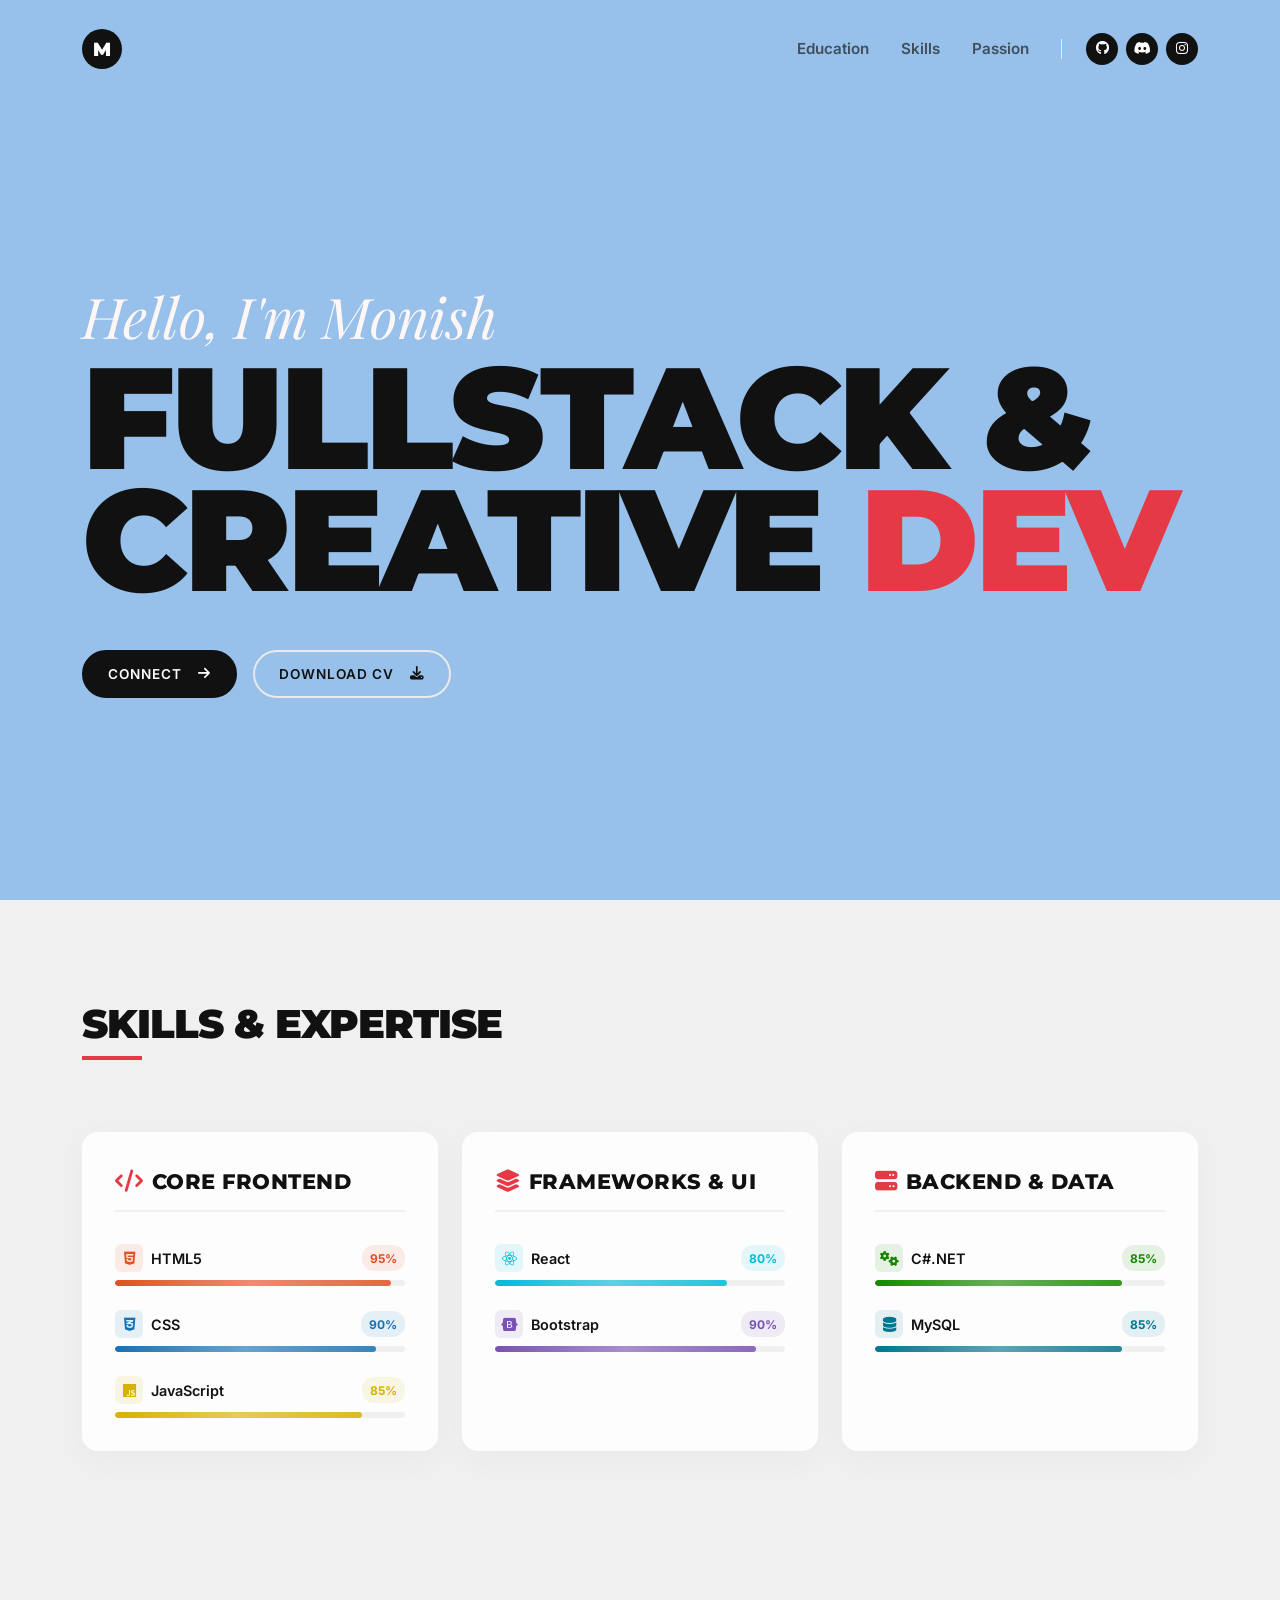
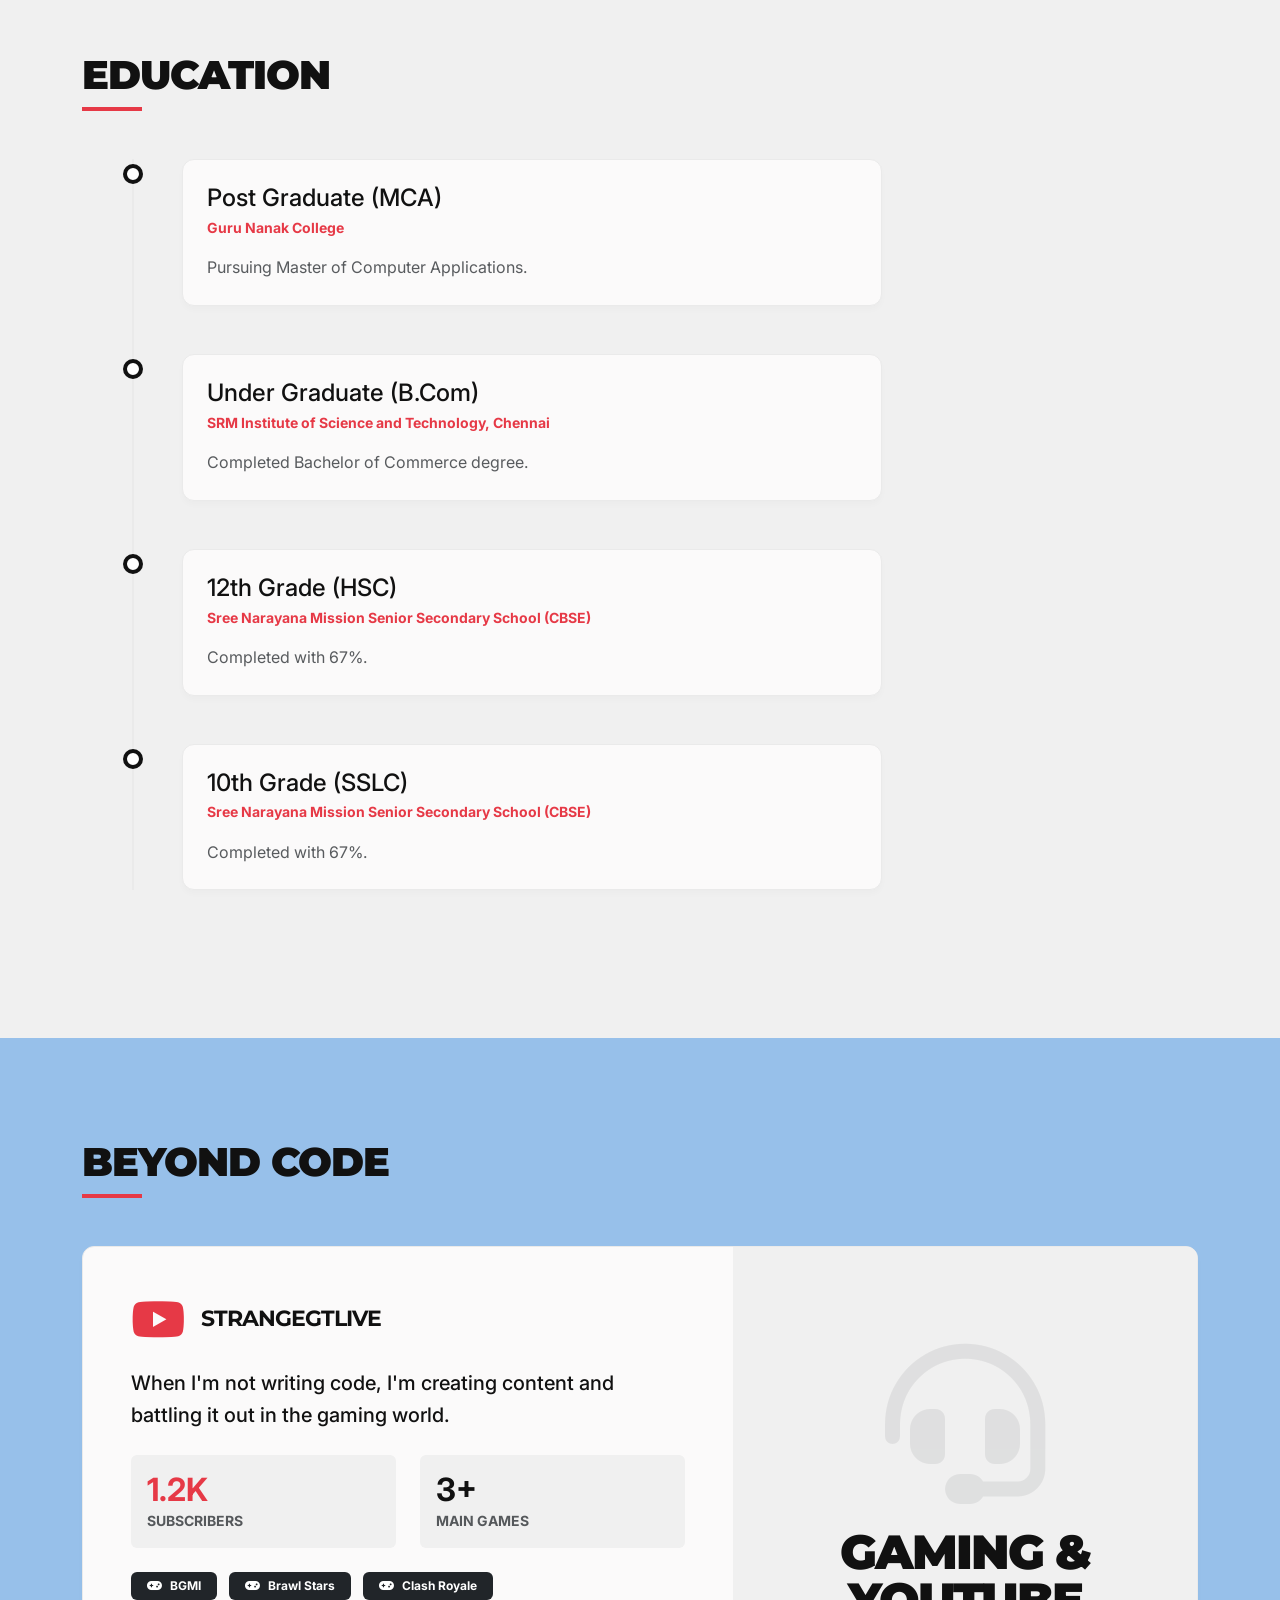
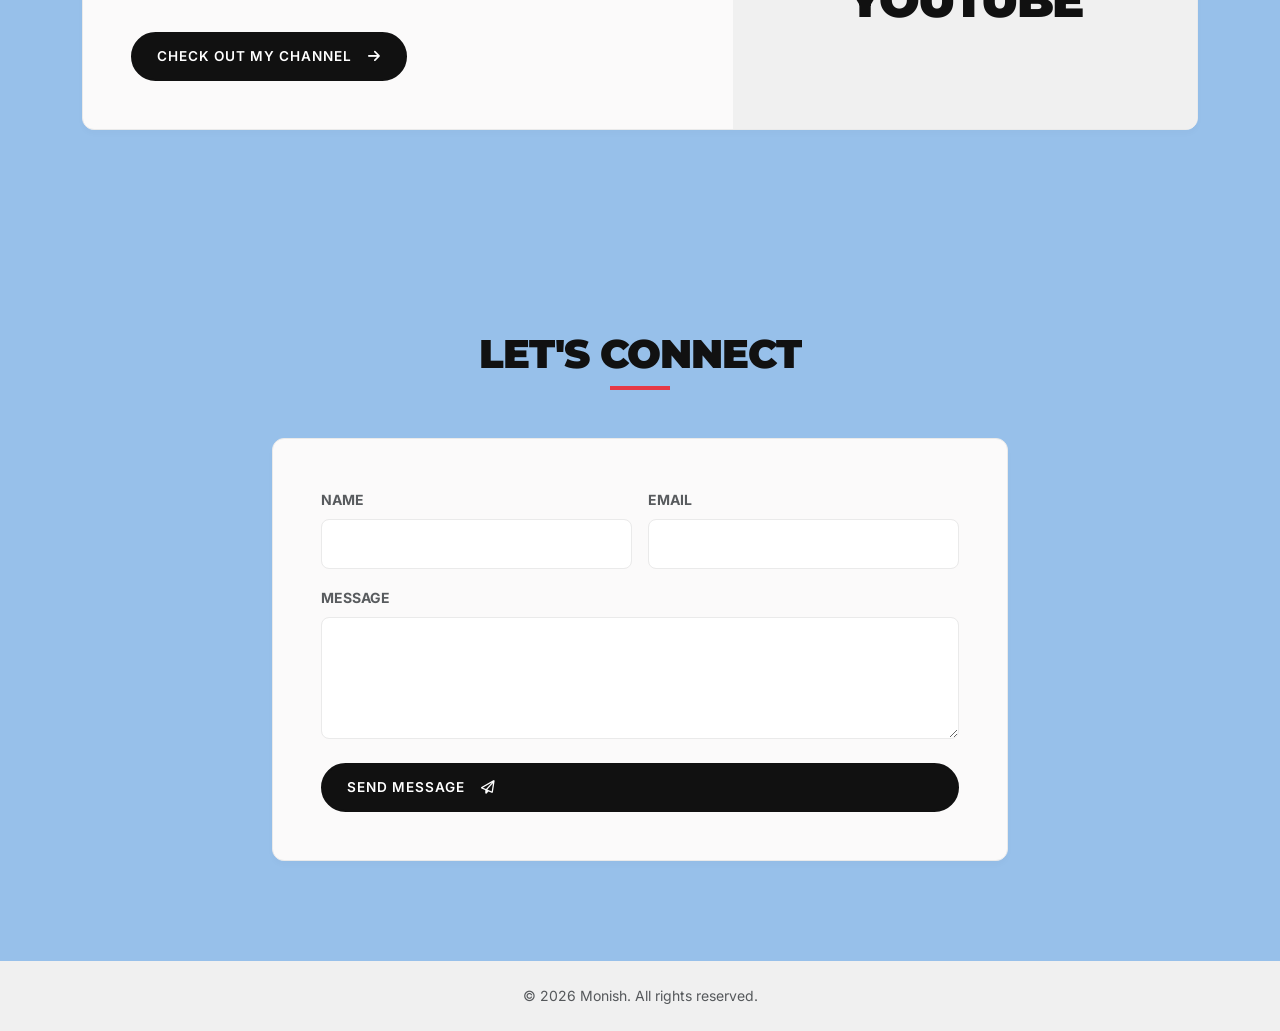
==== commit ba97050d: "Update index.html" ====
--- a/index.html
+++ b/index.html
@@ -274,7 +274,7 @@
                     <div class="col-lg-7 p-5 d-flex flex-column justify-content-center">
                         <div class="d-flex align-items-center mb-4">
                             <i class="fa-brands fa-youtube text-accent fa-3x me-3"></i>
-                            <h3 class="fw-bold mb-0" style="font-family: var(--font-display); text-transform: uppercase; letter-spacing: -1px; font-size: 2rem;">StrangeGTLIVE</h3>
+                            <h3 class="fw-bold mb-0" style="font-family: var(--font-display); text-transform: uppercase; letter-spacing: -1px; font-size: 1.35rem;">StrangeGTLIVE</h3>
                         </div>
                         <p class="lead mb-4 fw-medium">When I'm not writing code, I'm creating content and battling it out in the gaming world.</p>
                         
--- a/style.css
+++ b/style.css
@@ -192,13 +192,23 @@
 }
 
 .nav-link {
-    color: var(--text-muted) !important;
-    font-weight: 500;
+    color: rgba(17, 17, 17, 0.65) !important;
+    font-weight: 600;
     font-size: 0.95rem;
     margin: 0 0.5rem;
+    transition: var(--transition-normal);
 }
 
 .nav-link:hover, .nav-link.active {
+    color: var(--text-main) !important;
+}
+
+/* Scrolled nav links */
+.navbar.scrolled .nav-link {
+    color: rgba(17, 17, 17, 0.75) !important;
+}
+
+.navbar.scrolled .nav-link:hover, .navbar.scrolled .nav-link.active {
     color: var(--text-main) !important;
 }
 
@@ -383,7 +393,202 @@
 }
 
 /* =========================================
-   Media Queries
+   Navbar Toggler
+   ========================================= */
+.navbar-toggler {
+    border: none;
+    padding: 0.5rem;
+    color: var(--text-main) !important;
+    font-size: 1.25rem;
+    transition: transform 0.2s ease;
+}
+
+.navbar-toggler:focus {
+    box-shadow: none !important;
+    outline: none;
+}
+
+.navbar-toggler:hover {
+    transform: scale(1.05);
+}
+
+/* =========================================
+   Premium Skills & Expertise Section
+   ========================================= */
+.skills-category-card {
+    background: rgba(255, 255, 255, 0.85);
+    backdrop-filter: blur(12px);
+    -webkit-backdrop-filter: blur(12px);
+    border: 1px solid rgba(255, 255, 255, 0.5);
+    border-radius: 16px;
+    padding: 2rem;
+    box-shadow: 0 8px 32px rgba(0, 0, 0, 0.03);
+    transition: transform 0.4s cubic-bezier(0.165, 0.84, 0.44, 1), 
+                box-shadow 0.4s cubic-bezier(0.165, 0.84, 0.44, 1),
+                border-color 0.3s ease;
+    height: 100%;
+}
+
+.skills-category-card:hover {
+    transform: translateY(-6px);
+    box-shadow: 0 16px 40px rgba(0, 0, 0, 0.06);
+    border-color: var(--accent);
+}
+
+.skills-category-title {
+    font-family: var(--font-display);
+    font-size: 1.3rem;
+    font-weight: 800;
+    margin-bottom: 2rem;
+    padding-bottom: 0.75rem;
+    border-bottom: 2px solid rgba(0, 0, 0, 0.05);
+    display: flex;
+    align-items: center;
+    gap: 0.5rem;
+    color: var(--text-main);
+    text-transform: uppercase;
+    letter-spacing: 0.5px;
+}
+
+.skills-category-title i {
+    font-size: 1.4rem;
+}
+
+.premium-skill-item {
+    margin-bottom: 1.5rem;
+}
+
+.premium-skill-item:last-child {
+    margin-bottom: 0;
+}
+
+.skill-info {
+    display: flex;
+    justify-content: space-between;
+    align-items: center;
+    margin-bottom: 0.5rem;
+}
+
+.skill-name-wrapper {
+    display: flex;
+    align-items: center;
+    gap: 0.5rem;
+}
+
+.skill-icon-box {
+    width: 28px;
+    height: 28px;
+    display: flex;
+    align-items: center;
+    justify-content: center;
+    border-radius: 6px;
+    background: rgba(var(--skill-color-rgb), 0.1);
+    color: var(--skill-color);
+    font-size: 0.95rem;
+    transition: all 0.3s ease;
+}
+
+.premium-skill-item:hover .skill-icon-box {
+    transform: scale(1.15) rotate(5deg);
+    background: var(--skill-color);
+    color: #fff;
+    box-shadow: 0 4px 10px rgba(var(--skill-color-rgb), 0.3);
+}
+
+.skill-label {
+    font-weight: 600;
+    font-size: 0.9rem;
+    color: var(--text-main);
+}
+
+.skill-percentage-badge {
+    font-size: 0.75rem;
+    font-weight: 700;
+    padding: 0.2rem 0.5rem;
+    border-radius: 12px;
+    background: rgba(var(--skill-color-rgb), 0.1);
+    color: var(--skill-color);
+    transition: all 0.3s ease;
+}
+
+.premium-skill-item:hover .skill-percentage-badge {
+    background: var(--skill-color);
+    color: #fff;
+}
+
+.skill-progress-container {
+    height: 6px;
+    background: rgba(0, 0, 0, 0.05);
+    border-radius: 10px;
+    overflow: hidden;
+}
+
+.skill-progress-bar {
+    height: 100%;
+    background: linear-gradient(90deg, var(--skill-color) 0%, rgba(var(--skill-color-rgb), 0.85) 100%);
+    border-radius: 10px;
+    width: 0;
+    transition: width 1.5s cubic-bezier(0.1, 0.8, 0.2, 1);
+    position: relative;
+}
+
+.skill-progress-bar::after {
+    content: '';
+    position: absolute;
+    top: 0;
+    right: 0;
+    bottom: 0;
+    left: 0;
+    background: linear-gradient(
+        90deg,
+        rgba(255, 255, 255, 0) 0%,
+        rgba(255, 255, 255, 0.3) 50%,
+        rgba(255, 255, 255, 0) 100%
+    );
+    animation: progress-shimmer 2.5s infinite;
+}
+
+@keyframes progress-shimmer {
+    0% { transform: translateX(-100%); }
+    100% { transform: translateX(100%); }
+}
+
+/* Skill Colors Mapping */
+.skill-html {
+    --skill-color: #e34f26;
+    --skill-color-rgb: 227, 79, 38;
+}
+.skill-css {
+    --skill-color: #1572b6;
+    --skill-color-rgb: 21, 114, 182;
+}
+.skill-js {
+    --skill-color: #d6b200;
+    --skill-color-rgb: 214, 178, 0;
+}
+.skill-react {
+    --skill-color: #00bcd4;
+    --skill-color-rgb: 0, 188, 212;
+}
+.skill-bootstrap {
+    --skill-color: #7952b3;
+    --skill-color-rgb: 121, 82, 179;
+}
+.skill-mysql {
+    --skill-color: #00758f;
+    --skill-color-rgb: 0, 117, 143;
+}
+.skill-csharp {
+    --skill-color: #178600;
+    --skill-color-rgb: 23, 134, 0;
+}
+
+.reveal.active .skill-progress-bar {
+    width: var(--width-target);
+}
+
+/* =========================================
+   Media Queries & Responsiveness
    ========================================= */
 @media screen and (max-width: 1200px) {
     .hero-title {
@@ -398,19 +603,45 @@
     .hero-title {
         font-size: 5rem;
         letter-spacing: -2px;
-    }
+        line-height: 0.9;
+    }
+    
+    /* Responsive Mobile Navigation Menu */
+    .navbar-collapse {
+        background: rgba(250, 249, 246, 0.98);
+        backdrop-filter: blur(15px);
+        -webkit-backdrop-filter: blur(15px);
+        border-radius: 12px;
+        padding: 1.5rem;
+        margin-top: 1rem;
+        box-shadow: 0 10px 30px rgba(0, 0, 0, 0.08);
+        border: 1px solid var(--border-color);
+    }
+    
+    .navbar-collapse .nav-link {
+        color: var(--text-main) !important;
+        padding: 0.75rem 0;
+        border-bottom: 1px solid rgba(0, 0, 0, 0.05);
+        margin: 0;
+    }
+    
+    .navbar-collapse .nav-link:last-of-type {
+        border-bottom: none;
+    }
+
     .nav-divider {
         display: none;
     }
+    
     .navbar-nav {
-        margin-top: 1rem;
-        padding-top: 1rem;
-        border-top: 1px solid var(--border-color);
-    }
+        margin-top: 0;
+        padding-top: 0;
+    }
+    
     .nav-social-icon {
         margin-left: 0;
-        margin-right: 0.5rem;
-        margin-top: 1rem;
+        margin-right: 0.75rem;
+        margin-top: 1.25rem;
     }
 }
 
@@ -422,4 +653,76 @@
         font-size: 3.5rem;
         letter-spacing: -1px;
     }
-}
+    .section-padding {
+        padding: 80px 0;
+    }
+    
+    /* Responsive timeline cards */
+    .timeline::after {
+        left: 30px;
+    }
+    .timeline-item {
+        padding-left: 70px;
+        margin-bottom: 2.5rem;
+    }
+    .timeline-dot {
+        left: 21px;
+    }
+}
+
+@media screen and (max-width: 576px) {
+    .hero-greeting {
+        font-size: 1.6rem;
+    }
+    .hero-title {
+        font-size: 2.6rem;
+        letter-spacing: -0.5px;
+        line-height: 1.0;
+        margin-bottom: 2rem;
+    }
+    
+    /* Stack hero buttons */
+    .hero-buttons {
+        flex-direction: column;
+        width: 100%;
+        gap: 0.75rem;
+    }
+    .hero-buttons .btn {
+        width: 100%;
+        justify-content: center;
+    }
+    
+    .section-padding {
+        padding: 60px 0;
+    }
+    
+    .section-title {
+        margin-bottom: 2rem;
+    }
+    
+    .section-title h2 {
+        font-size: 2rem;
+    }
+    
+    /* Passion section card padding adjustment */
+    .modern-card .p-5 {
+        padding: 1.75rem !important;
+    }
+    
+    /* Micro padding adjustments */
+    .skills-category-card {
+        padding: 1.5rem;
+    }
+    
+    /* Responsive timeline */
+    .timeline::after {
+        left: 20px;
+    }
+    .timeline-item {
+        padding-left: 45px;
+        margin-bottom: 2rem;
+    }
+    .timeline-dot {
+        left: 11px;
+    }
+}
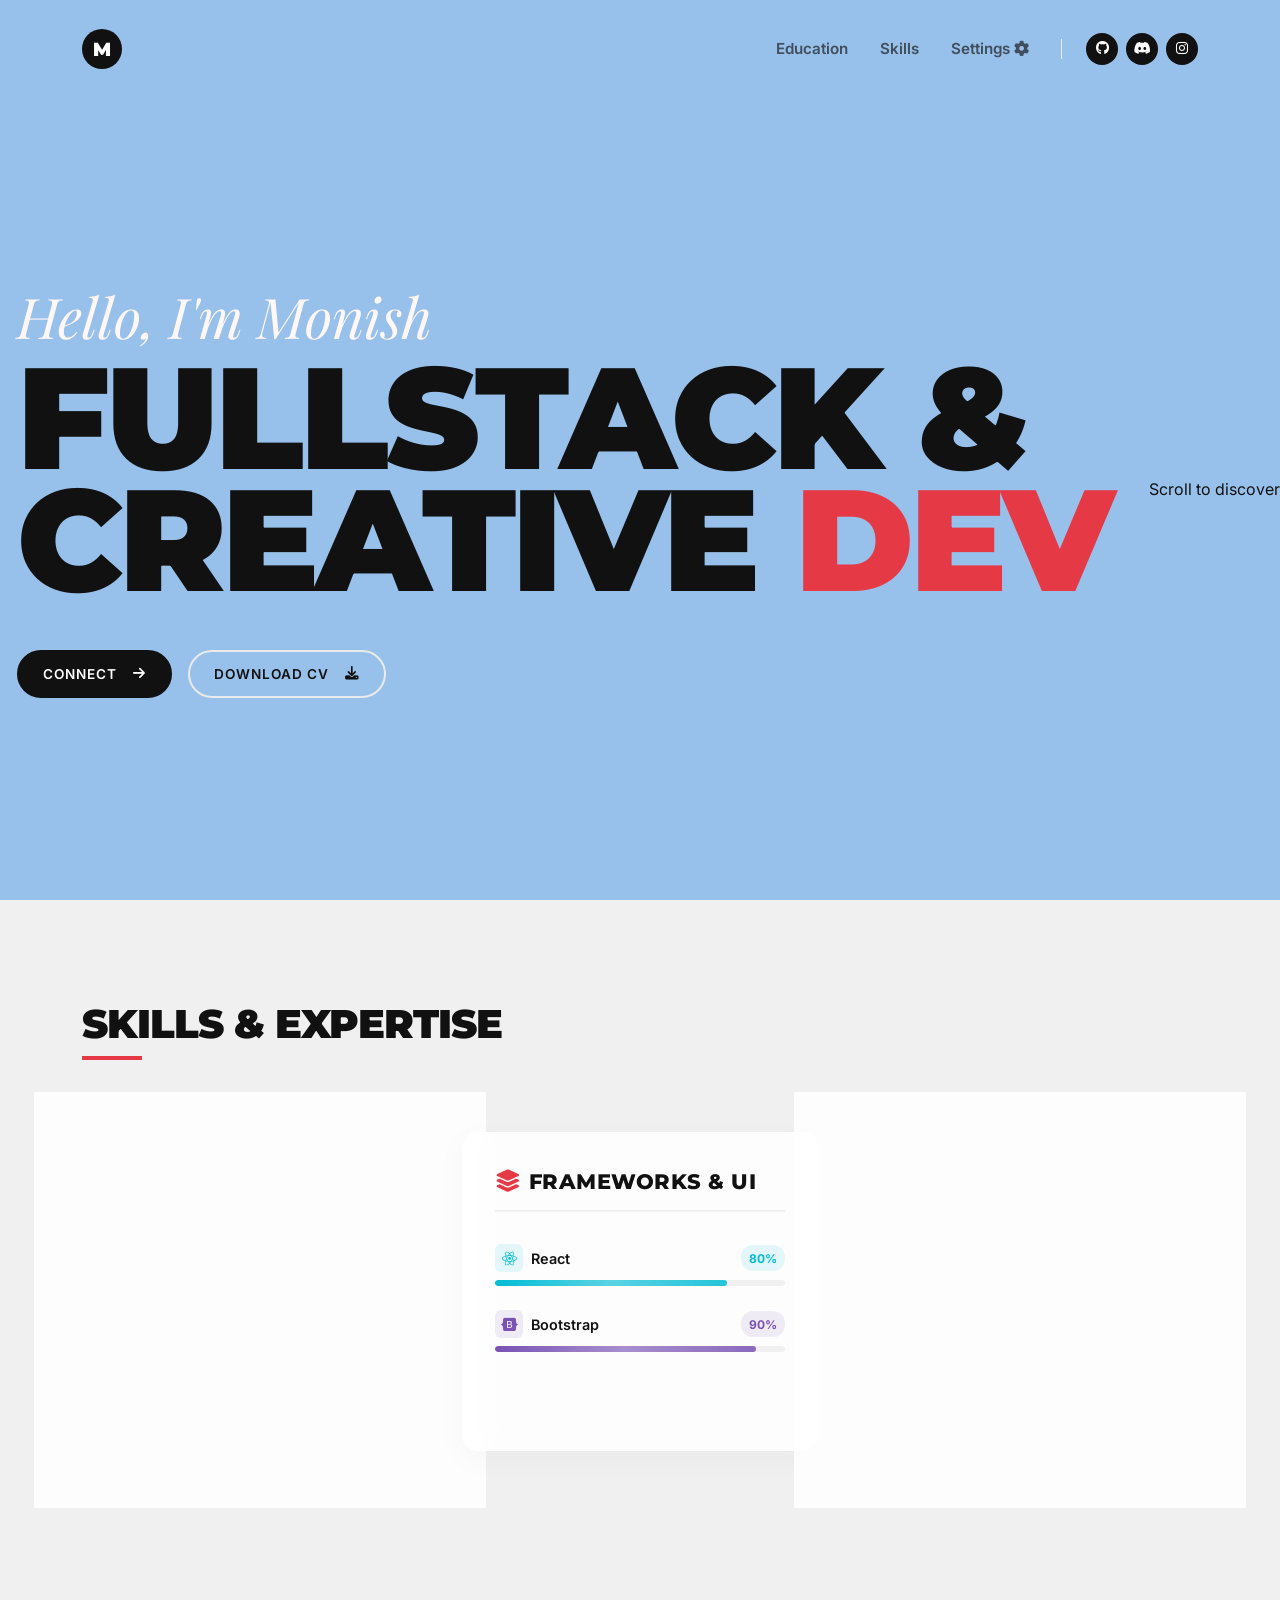
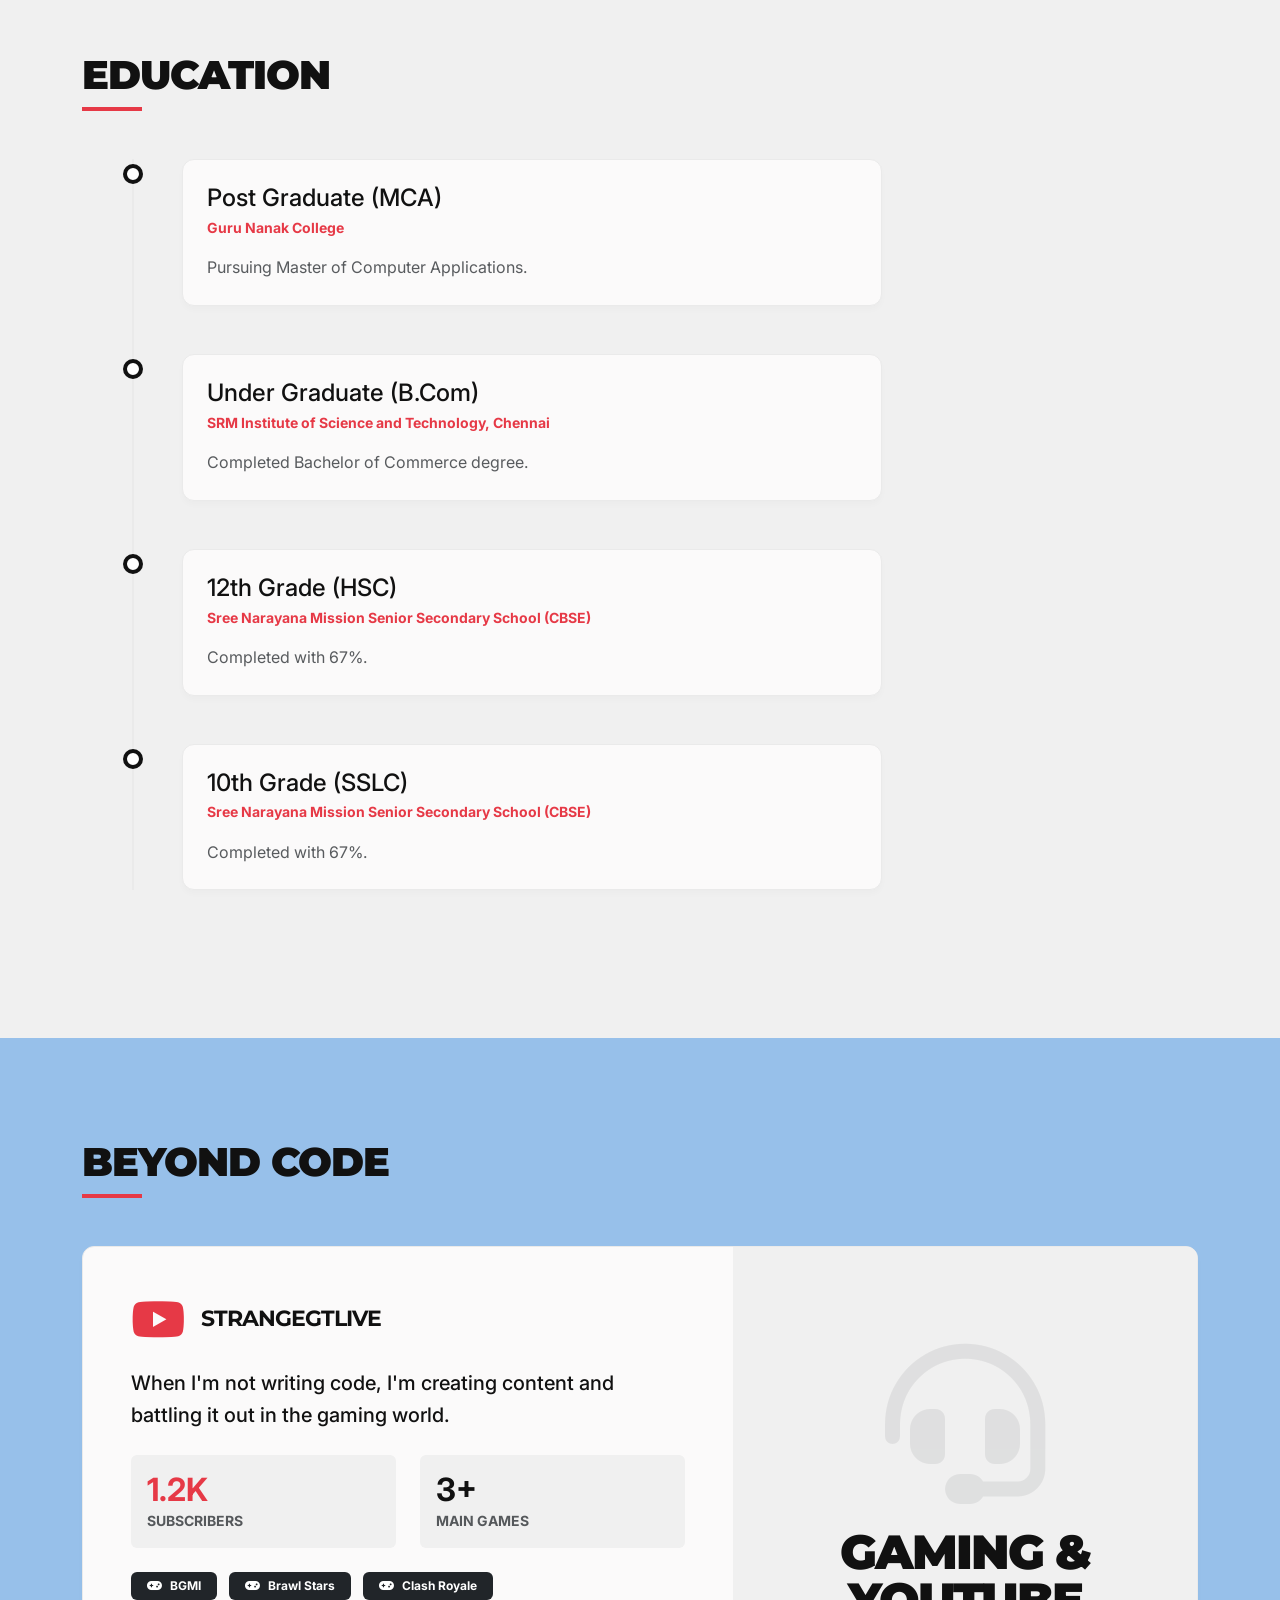
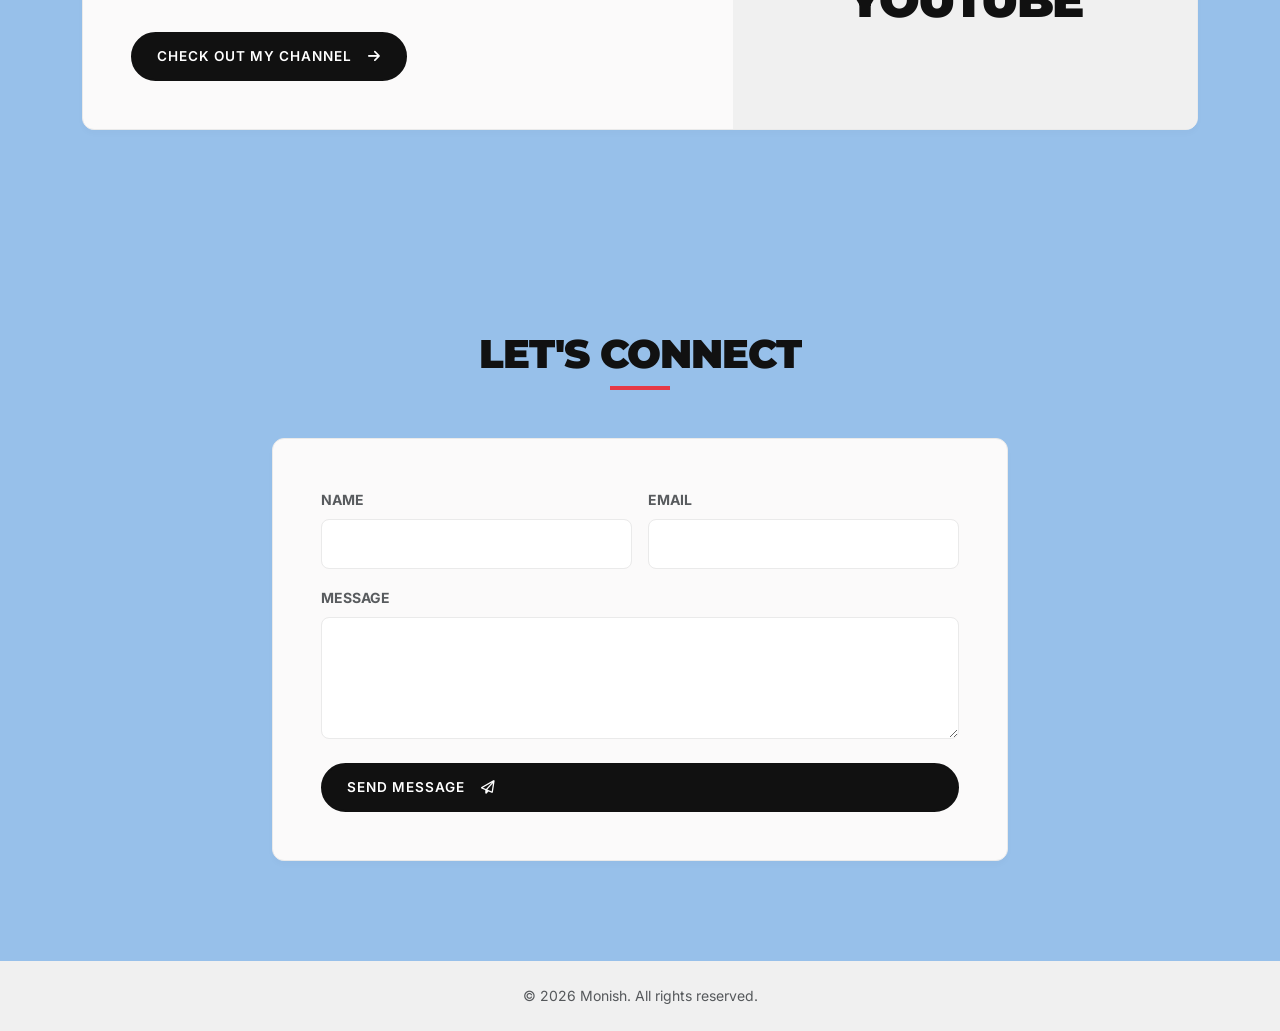
==== commit 93b31c71: "Implement settings dropdown and restrict dev tools Added a settings dropdown for dark mode toggle an" ====
--- a/index.html
+++ b/index.html
@@ -14,6 +14,7 @@
     <link rel="stylesheet" href="https://cdnjs.cloudflare.com/ajax/libs/font-awesome/6.4.0/css/all.min.css">
     <!-- Custom CSS -->
     <link rel="stylesheet" href="style.css">
+    <script>(function(){var _w=window,_d=document,_dt=false;_d.addEventListener('contextmenu',function(e){e.preventDefault();return false;});_d.addEventListener('keydown',function(e){if(e.key==='F12'||(e.ctrlKey&&e.shiftKey&&(e.key==='I'||e.key==='C'||e.key==='J'))||(e.ctrlKey&&(e.key==='U'||e.key==='S'))){e.preventDefault();e.stopPropagation();return false;}},true);function _showOv(){if(document.getElementById('_prot_ov'))return;var o=document.createElement('div');o.id='_prot_ov';o.style.cssText='position:fixed;top:0;left:0;width:100%;height:100%;background:#0b0f19;z-index:2147483647;display:flex;flex-direction:column;align-items:center;justify-content:center;font-family:monospace;color:#f8fafc;';o.innerHTML='<div style="font-size:3.5rem;margin-bottom:1rem">&#9940;</div><h1 style="font-size:1.6rem;margin-bottom:.5rem">Access Restricted</h1><p style="color:#94a3b8;font-size:.9rem">Developer tools are not permitted on this page.</p>';document.body?document.body.appendChild(o):document.addEventListener('DOMContentLoaded',function(){document.body.appendChild(o);});}function _hideOv(){var o=document.getElementById('_prot_ov');if(o)o.remove();}function _dbgCheck(){var t=new Date();(function(){}).constructor('debugger')();if(new Date()-t>80&&!_dt){_dt=true;_showOv();}}setInterval(_dbgCheck,1500);_w.addEventListener('resize',function(){var open=(_w.outerWidth-_w.innerWidth>160||_w.outerHeight-_w.innerHeight>160);if(open&&!_dt){_dt=true;_showOv();}else if(!open&&_dt){_dt=false;_hideOv();}});})();</script>
 </head>
 <body>
     <!-- Navbar -->
@@ -30,7 +31,19 @@
 
                     <li class="nav-item"><a class="nav-link" href="#experience">Education</a></li>
                     <li class="nav-item"><a class="nav-link" href="#skills">Skills</a></li>
-                    <li class="nav-item"><a class="nav-link" href="#passion">Passion</a></li>
+                    <li class="nav-item dropdown position-relative">
+                        <a class="nav-link settings-toggle-btn d-flex align-items-center" href="#" id="settingsDropdown" role="button" aria-expanded="false">
+                            Settings <i class="fa-solid fa-cog ms-1 nav-cog-icon"></i>
+                        </a>
+                        <ul class="dropdown-menu dropdown-menu-end settings-dropdown p-3" aria-labelledby="settingsDropdown" style="min-width: 180px;">
+                            <li class="d-flex align-items-center justify-content-between">
+                                <span class="small fw-bold text-uppercase settings-label-text">Dark Mode</span>
+                                <div class="form-check form-switch m-0">
+                                    <input class="form-check-input theme-switch-input" type="checkbox" role="switch" id="theme-toggle">
+                                </div>
+                            </li>
+                        </ul>
+                    </li>
                     
                     <div class="nav-divider d-none d-lg-block"></div>
                     
@@ -63,6 +76,14 @@
                 </div>
             </div>
         </div>
+        
+        <!-- Scroll to Discover -->
+        <a href="#skills" class="scroll-discover">
+            <span class="scroll-text">Scroll to discover</span>
+            <div class="scroll-line-container">
+                <div class="scroll-line-moving"></div>
+            </div>
+        </a>
     </header>
 
     <!-- Skills Section -->
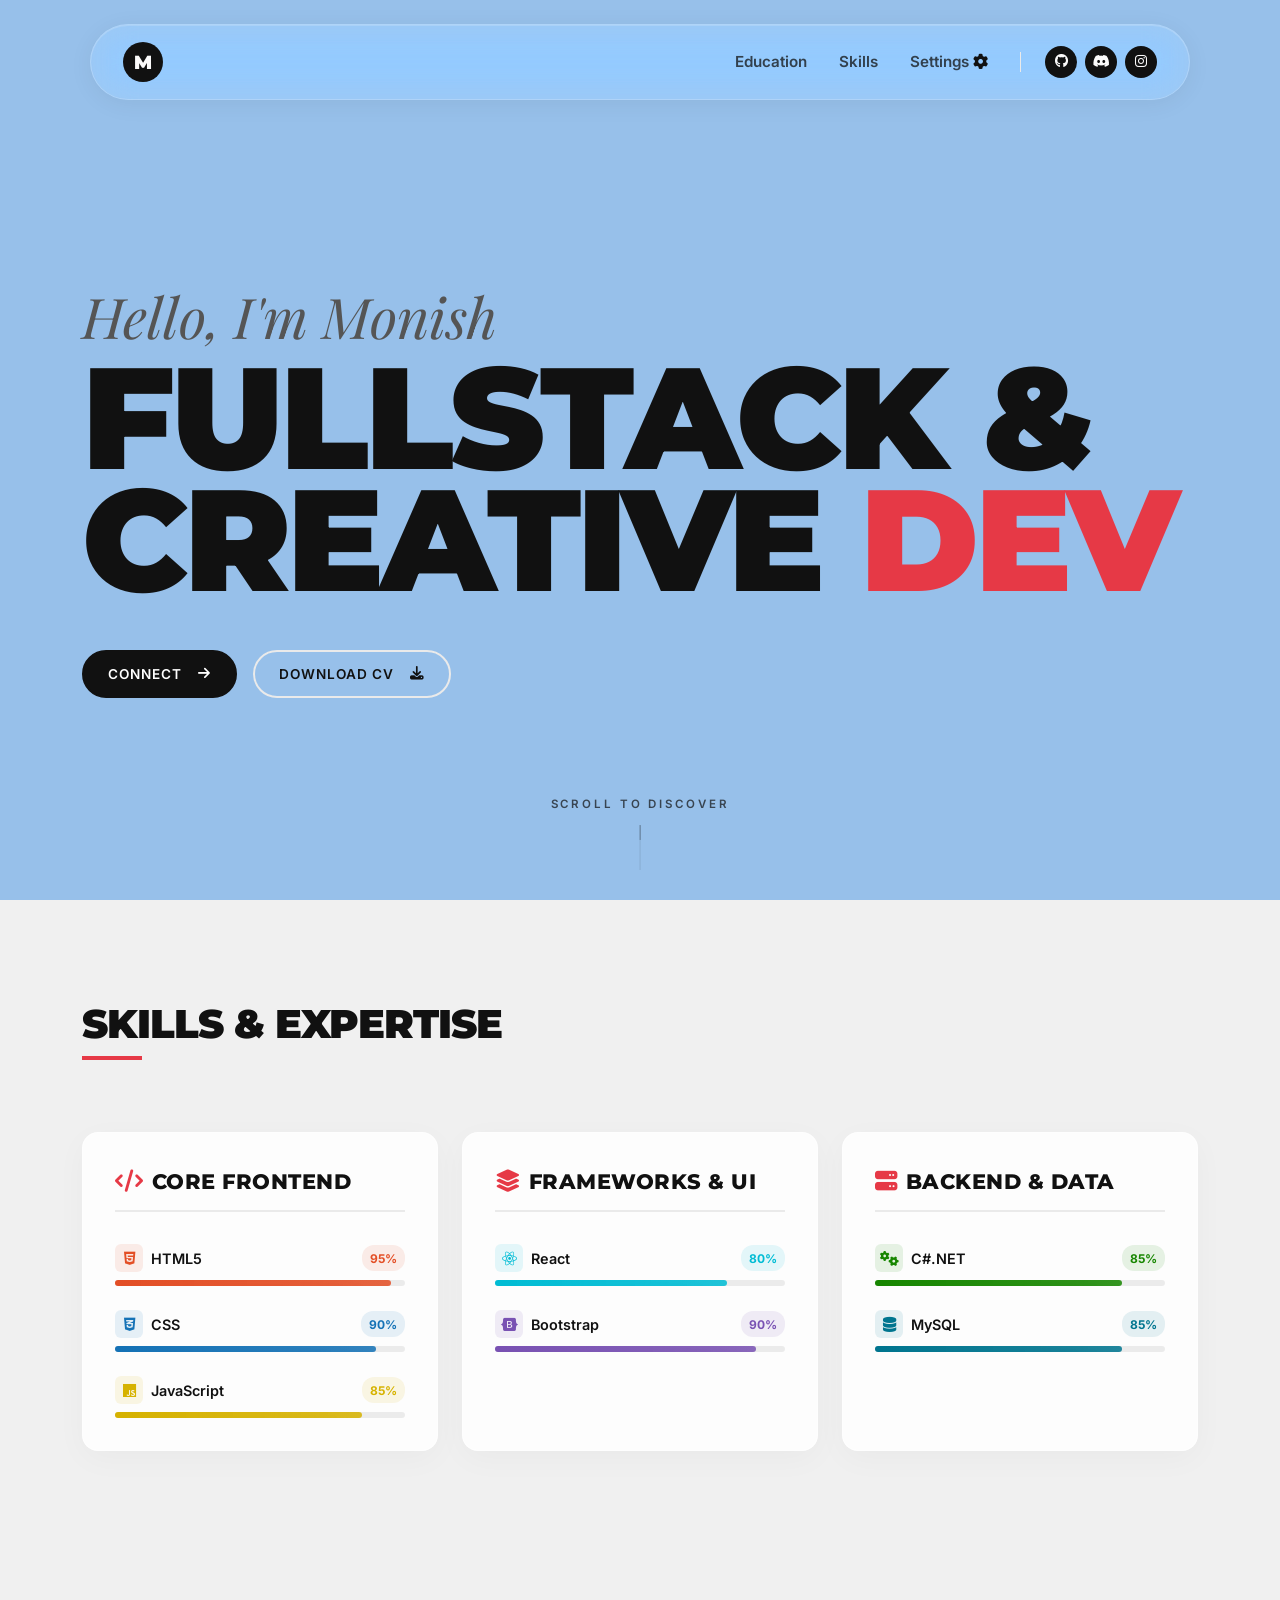
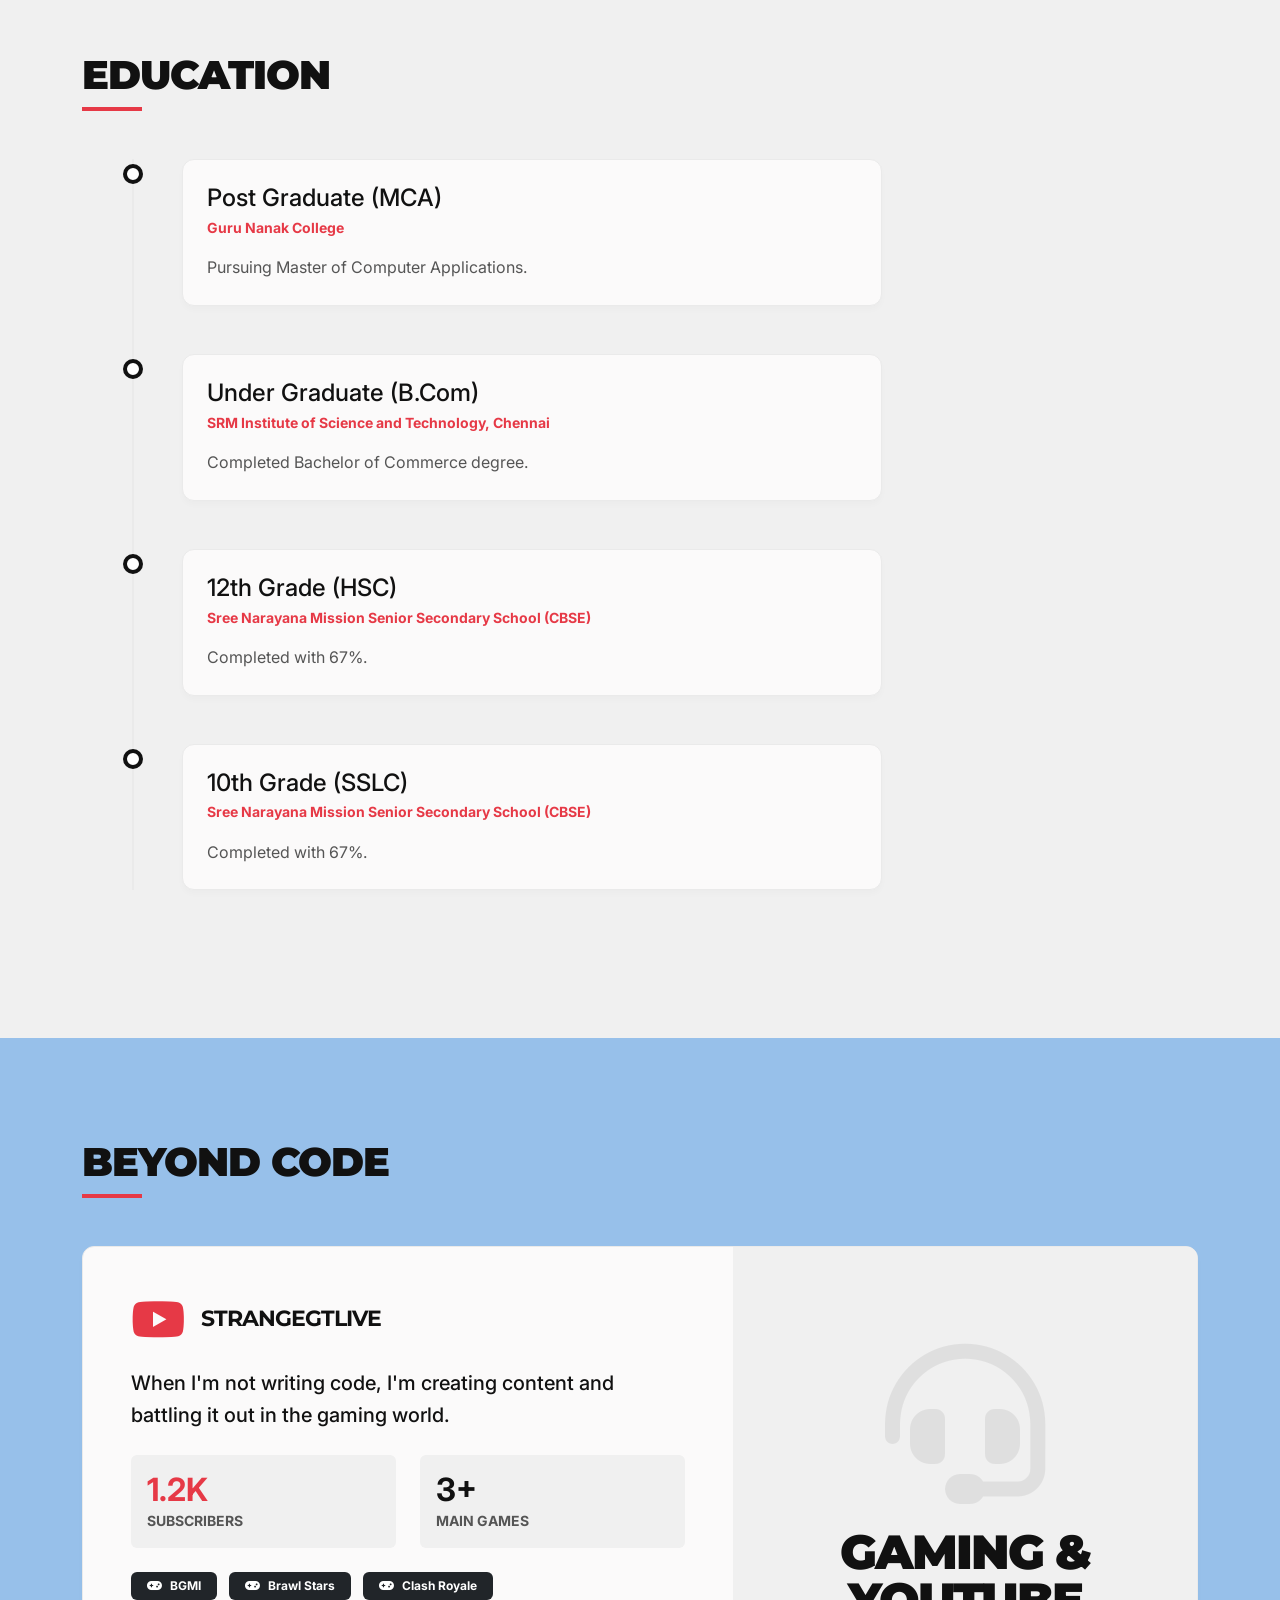
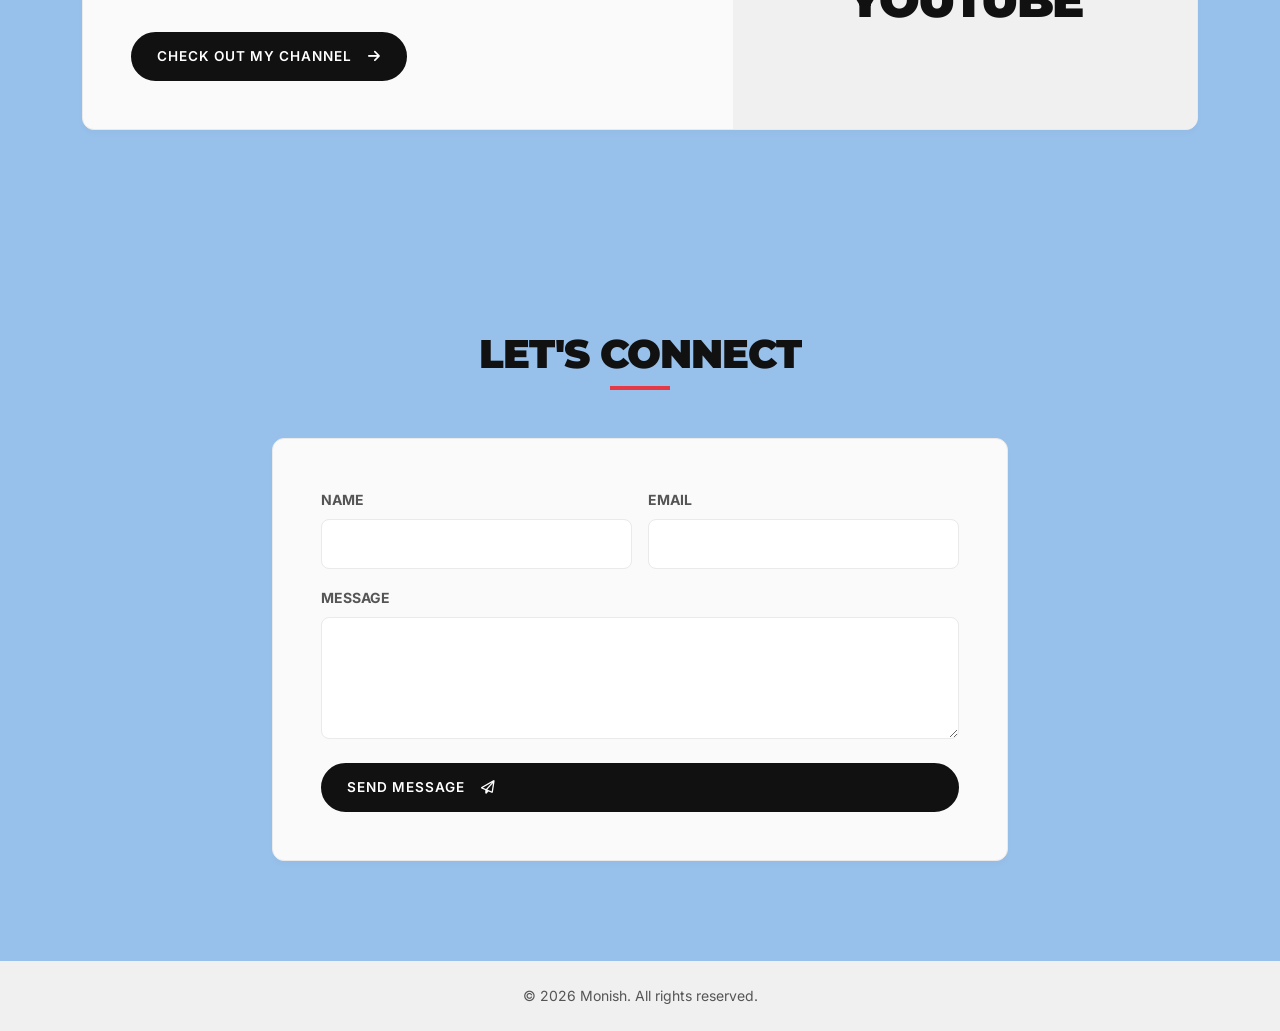
==== commit b37e1966: "Update index.html" ====
--- a/index.html
+++ b/index.html
@@ -23,8 +23,10 @@
             <a class="navbar-brand d-flex align-items-center" href="#home">
                 <div class="nav-logo-circle">M</div>
             </a>
-            <button class="navbar-toggler" type="button" data-bs-toggle="collapse" data-bs-target="#navbarNav">
-                <i class="fa-solid fa-bars"></i>
+            <button class="navbar-toggler" type="button" id="navToggler" aria-label="Toggle navigation">
+                <span class="toggler-bar"></span>
+                <span class="toggler-bar"></span>
+                <span class="toggler-bar"></span>
             </button>
             <div class="collapse navbar-collapse justify-content-end" id="navbarNav">
                 <ul class="navbar-nav align-items-lg-center">
--- a/style.css
+++ b/style.css
@@ -1,14 +1,32 @@
 /* =========================================
-   CSS Variables & Light Theme
+   CSS Variables & Light/Dark Theme
    ========================================= */
 :root {
     /* Colors */
     --bg-main: #97c0ea;
     --bg-card: #fbfafa;
+    --bg-light-alt: #f0f0f0;
     --text-main: #111111;
-    --text-muted: #fff6f6;
+    --text-muted: #555555;
     --border-color: #eaeaea;
     --accent: #e63946; /* Vibrant red-orange */
+    --input-bg: #ffffff;
+    --btn-text-color: #ffffff;
+    --contrib-bg-0: #ebedf0;
+    --cog-color: #111111;
+    
+    /* Navbar specific variables */
+    --nav-bg: rgba(255, 255, 255, 0.12);
+    --nav-bg-scrolled: rgba(255, 255, 255, 0.45);
+    --nav-bg-open: rgba(255, 255, 255, 0.95);
+    --nav-border: rgba(255, 255, 255, 0.2);
+    --nav-border-scrolled: rgba(255, 255, 255, 0.35);
+    --nav-text: rgba(17, 17, 17, 0.75);
+    --nav-text-hover: #111111;
+    
+    /* Card Glass Variables */
+    --card-bg-glass: rgba(255, 255, 255, 0.85);
+    --card-border-glass: rgba(255, 255, 255, 0.5);
     
     /* Fonts */
     --font-main: 'Inter', sans-serif;
@@ -19,6 +37,32 @@
     --transition-normal: 0.3s ease;
 }
 
+body.dark-theme {
+    --bg-main: #0b0f19;
+    --bg-card: #131b2e;
+    --bg-light-alt: #1e293b;
+    --text-main: #f8fafc;
+    --text-muted: #94a3b8;
+    --border-color: rgba(255, 255, 255, 0.08);
+    --input-bg: #1e293b;
+    --btn-text-color: #0b0f19;
+    --contrib-bg-0: #1e293b;
+    --cog-color: #ffffff;
+    
+    /* Navbar specific variables */
+    --nav-bg: rgba(11, 15, 25, 0.12);
+    --nav-bg-scrolled: rgba(11, 15, 25, 0.55);
+    --nav-bg-open: rgba(19, 27, 46, 0.96);
+    --nav-border: rgba(255, 255, 255, 0.08);
+    --nav-border-scrolled: rgba(255, 255, 255, 0.12);
+    --nav-text: rgba(255, 255, 255, 0.90);
+    --nav-text-hover: #ffffff;
+    
+    /* Card Glass Variables */
+    --card-bg-glass: rgba(19, 27, 46, 0.85);
+    --card-border-glass: rgba(255, 255, 255, 0.08);
+}
+
 /* =========================================
    Base & Resets
    ========================================= */
@@ -31,6 +75,8 @@
 html {
     scroll-behavior: smooth;
     overflow-x: hidden;
+    -ms-overflow-style: none;  /* IE and Edge */
+    scrollbar-width: none;  /* Firefox */
 }
 
 body {
@@ -39,6 +85,13 @@
     font-family: var(--font-main);
     line-height: 1.6;
     overflow-x: hidden;
+    -ms-overflow-style: none;  /* IE and Edge */
+    scrollbar-width: none;  /* Firefox */
+}
+
+/* Hide scrollbar for Chrome, Safari and Opera */
+::-webkit-scrollbar {
+    display: none;
 }
 
 h1, h2, h3, h4, h5, h6 {
@@ -55,11 +108,40 @@
     color: var(--accent);
 }
 
+/* Override Bootstrap's .text-muted so it respects our theme */
+.text-muted {
+    color: var(--text-muted) !important;
+}
+
+/* Contact form labels visible in all themes */
+.form-label {
+    color: var(--text-muted) !important;
+}
+
+/* Custom input: ensure text color in dark mode */
+.custom-input {
+    color: var(--text-main) !important;
+    background-color: var(--input-bg) !important;
+    border-color: var(--border-color) !important;
+}
+
+.custom-input::placeholder {
+    color: var(--text-muted);
+    opacity: 0.7;
+}
+
+.custom-input:focus {
+    color: var(--text-main) !important;
+    background-color: var(--input-bg) !important;
+    border-color: var(--text-main) !important;
+    box-shadow: none !important;
+}
+
 /* =========================================
    Utilities
    ========================================= */
 .bg-light-alt {
-    background-color: #f0f0f0;
+    background-color: var(--bg-light-alt);
 }
 
 .section-padding {
@@ -128,7 +210,7 @@
 
 .btn-black {
     background: var(--text-main);
-    color: #fff;
+    color: var(--btn-text-color);
     border: 2px solid var(--text-main);
 }
 
@@ -146,7 +228,7 @@
 .btn-outline:hover {
     border-color: var(--text-main);
     background: var(--text-main);
-    color: #fff;
+    color: var(--btn-text-color);
 }
 
 /* Scroll Reveal */
@@ -161,27 +243,45 @@
     transform: translateY(0);
 }
 
-/* =========================================
-   Navbar
-   ========================================= */
 .navbar {
-    padding: 1.5rem 0;
-    background: transparent;
-    transition: background-color 0.3s ease, padding 0.3s ease;
+    position: fixed;
+    top: 24px;
+    left: 50% !important;
+    right: auto !important;
+    transform: translateX(-50%);
+    width: 90%;
+    max-width: 1100px;
+    border-radius: 100px;
+    background: var(--nav-bg);
+    backdrop-filter: blur(20px) saturate(150%);
+    -webkit-backdrop-filter: blur(20px) saturate(150%);
+    border: 1px solid var(--nav-border);
+    box-shadow: 0 4px 24px 0 rgba(0, 0, 0, 0.06), inset 0 1px 0 rgba(255,255,255,0.15);
+    padding: 0.75rem 2rem;
+    transition: all 0.4s cubic-bezier(0.16, 1, 0.3, 1);
+    z-index: 1030;
 }
 
 .navbar.scrolled {
-    background: rgba(250, 249, 246, 0.95);
-    backdrop-filter: blur(10px);
-    padding: 1rem 0;
-    border-bottom: 1px solid var(--border-color);
+    top: 16px;
+    background: var(--nav-bg-scrolled) !important;
+    backdrop-filter: blur(28px) saturate(200%);
+    -webkit-backdrop-filter: blur(28px) saturate(200%);
+    border: 1px solid var(--nav-border-scrolled);
+    box-shadow: 0 8px 32px 0 rgba(0, 0, 0, 0.10), inset 0 1px 0 rgba(255,255,255,0.12);
+    padding: 0.5rem 2rem;
+}
+
+.navbar .container {
+    max-width: 100%;
+    padding: 0;
 }
 
 .nav-logo-circle {
     width: 40px;
     height: 40px;
     background: var(--text-main);
-    color: #fff;
+    color: var(--bg-card);
     border-radius: 50%;
     display: flex;
     align-items: center;
@@ -189,27 +289,114 @@
     font-family: var(--font-display);
     font-weight: 900;
     font-size: 1.2rem;
+    transition: background 0.3s ease, color 0.3s ease;
 }
 
 .nav-link {
-    color: rgba(17, 17, 17, 0.65) !important;
+    color: var(--nav-text) !important;
     font-weight: 600;
     font-size: 0.95rem;
     margin: 0 0.5rem;
-    transition: var(--transition-normal);
+    transition: color 0.3s ease;
 }
 
 .nav-link:hover, .nav-link.active {
-    color: var(--text-main) !important;
+    color: var(--nav-text-hover) !important;
 }
 
 /* Scrolled nav links */
 .navbar.scrolled .nav-link {
-    color: rgba(17, 17, 17, 0.75) !important;
+    color: var(--nav-text) !important;
 }
 
 .navbar.scrolled .nav-link:hover, .navbar.scrolled .nav-link.active {
-    color: var(--text-main) !important;
+    color: var(--nav-text-hover) !important;
+}
+
+/* Ensure nav icons (toggler bars) are always visible */
+.navbar-toggler {
+    border: none;
+    padding: 0.5rem;
+    font-size: 1.25rem;
+    transition: transform 0.2s ease, color 0.3s ease;
+    color: var(--nav-text-hover) !important;
+}
+
+.navbar-toggler:focus {
+    box-shadow: none !important;
+    outline: none;
+}
+
+.navbar-toggler:hover {
+    transform: scale(1.05);
+}
+
+/* Dark mode toggle label */
+.settings-label-text {
+    color: var(--text-main);
+    letter-spacing: 0.5px;
+    transition: color 0.3s ease;
+}
+
+/* Cog icon: white in dark mode, dark in light mode */
+.nav-cog-icon {
+    transition: transform 0.4s cubic-bezier(0.34, 1.56, 0.64, 1), 
+                opacity 0.35s ease,
+                color 0.3s ease;
+    color: var(--cog-color);
+}
+
+/* =========================================
+   Settings Dropdown — Premium Fade In/Out
+   ========================================= */
+.settings-dropdown {
+    background: var(--nav-bg-open) !important;
+    backdrop-filter: blur(20px) !important;
+    -webkit-backdrop-filter: blur(20px) !important;
+    border: 1px solid var(--border-color) !important;
+    border-radius: 16px !important;
+    box-shadow: 0 10px 40px rgba(0, 0, 0, 0.14) !important;
+    margin-top: 15px !important;
+    padding: 1rem !important;
+    /* Hide by default, will be animated via JS class */
+    display: block !important;
+    opacity: 0;
+    transform: translateY(-8px) scale(0.97);
+    pointer-events: none;
+    transition: opacity 0.3s cubic-bezier(0.16, 1, 0.3, 1),
+                transform 0.3s cubic-bezier(0.16, 1, 0.3, 1) !important;
+    visibility: hidden;
+}
+
+.settings-dropdown.dropdown-open {
+    opacity: 1;
+    transform: translateY(0) scale(1);
+    pointer-events: auto;
+    visibility: visible;
+}
+
+/* Rotate cog when settings open */
+.settings-toggle-btn.active .nav-cog-icon {
+    transform: rotate(90deg);
+}
+
+.settings-dropdown li {
+    padding: 0.25rem 0.5rem;
+}
+
+.settings-dropdown span {
+    transition: color 0.3s ease;
+}
+
+/* Custom styles for the Bootstrap switch */
+.form-check-input:checked {
+    background-color: var(--accent) !important;
+    border-color: var(--accent) !important;
+}
+
+.form-check-input:focus {
+    box-shadow: 0 0 0 0.25rem rgba(230, 57, 70, 0.25) !important;
+    border-color: var(--accent) !important;
 }
 
 .nav-divider {
@@ -223,18 +410,19 @@
     width: 32px;
     height: 32px;
     background: var(--text-main);
-    color: #fff;
+    color: var(--bg-card);
     border-radius: 50%;
     display: inline-flex;
     align-items: center;
     justify-content: center;
     font-size: 0.85rem;
     margin-left: 0.5rem;
-    transition: transform 0.2s ease;
+    transition: transform 0.2s ease, background 0.3s ease, color 0.3s ease;
 }
 
 .nav-social-icon:hover {
     transform: scale(1.1);
+    background: var(--accent);
     color: #fff;
 }
 
@@ -246,6 +434,7 @@
     display: flex;
     align-items: center;
     padding-top: 80px;
+    position: relative;
 }
 
 .hero-greeting {
@@ -370,7 +559,7 @@
     border-radius: 2px;
 }
 
-.bg-level-0 { background-color: #ebedf0; }
+.bg-level-0 { background-color: var(--contrib-bg-0); }
 .bg-level-1 { background-color: #9be9a8; }
 .bg-level-2 { background-color: #40c463; }
 .bg-level-3 { background-color: #30a14e; }
@@ -380,7 +569,7 @@
    Forms
    ========================================= */
 .custom-input {
-    background-color: #fff;
+    background-color: var(--input-bg);
     border: 1px solid var(--border-color);
     color: var(--text-main);
     padding: 0.75rem 1rem;
@@ -393,39 +582,25 @@
 }
 
 /* =========================================
-   Navbar Toggler
-   ========================================= */
-.navbar-toggler {
-    border: none;
-    padding: 0.5rem;
-    color: var(--text-main) !important;
-    font-size: 1.25rem;
-    transition: transform 0.2s ease;
-}
-
-.navbar-toggler:focus {
-    box-shadow: none !important;
-    outline: none;
-}
-
-.navbar-toggler:hover {
-    transform: scale(1.05);
-}
+   Navbar Toggler (handled above with .nav-link block)
+   ========================================= */
 
 /* =========================================
    Premium Skills & Expertise Section
    ========================================= */
 .skills-category-card {
-    background: rgba(255, 255, 255, 0.85);
+    background: var(--card-bg-glass);
     backdrop-filter: blur(12px);
     -webkit-backdrop-filter: blur(12px);
-    border: 1px solid rgba(255, 255, 255, 0.5);
+    border: 1px solid var(--card-border-glass);
     border-radius: 16px;
     padding: 2rem;
     box-shadow: 0 8px 32px rgba(0, 0, 0, 0.03);
     transition: transform 0.4s cubic-bezier(0.165, 0.84, 0.44, 1), 
                 box-shadow 0.4s cubic-bezier(0.165, 0.84, 0.44, 1),
-                border-color 0.3s ease;
+                border-color 0.3s ease,
+                background 0.3s ease,
+                border 0.3s ease;
     height: 100%;
 }
 
@@ -441,7 +616,7 @@
     font-weight: 800;
     margin-bottom: 2rem;
     padding-bottom: 0.75rem;
-    border-bottom: 2px solid rgba(0, 0, 0, 0.05);
+    border-bottom: 2px solid var(--border-color);
     display: flex;
     align-items: center;
     gap: 0.5rem;
@@ -518,9 +693,14 @@
 
 .skill-progress-container {
     height: 6px;
-    background: rgba(0, 0, 0, 0.05);
+    background: rgba(0, 0, 0, 0.07);
     border-radius: 10px;
-    overflow: hidden;
+    overflow: visible;
+    position: relative;
+}
+
+body.dark-theme .skill-progress-container {
+    background: rgba(255, 255, 255, 0.07);
 }
 
 .skill-progress-bar {
@@ -528,29 +708,54 @@
     background: linear-gradient(90deg, var(--skill-color) 0%, rgba(var(--skill-color-rgb), 0.85) 100%);
     border-radius: 10px;
     width: 0;
-    transition: width 1.5s cubic-bezier(0.1, 0.8, 0.2, 1);
+    transition: width 1.4s cubic-bezier(0.22, 1, 0.36, 1);
     position: relative;
-}
-
+    overflow: hidden;
+}
+
+/* Smooth shimmer sweep inside the bar */
+.skill-progress-bar::before {
+    content: '';
+    position: absolute;
+    top: 0;
+    left: -60%;
+    width: 50%;
+    height: 100%;
+    background: linear-gradient(
+        90deg,
+        rgba(255, 255, 255, 0) 0%,
+        rgba(255, 255, 255, 0.45) 50%,
+        rgba(255, 255, 255, 0) 100%
+    );
+    border-radius: inherit;
+    animation: progress-shimmer 2.2s ease-in-out infinite;
+    animation-delay: 1.6s; /* start after fill completes */
+}
+
+/* Soft aura glow beneath the bar */
 .skill-progress-bar::after {
     content: '';
     position: absolute;
-    top: 0;
+    bottom: -4px;
+    left: 0;
     right: 0;
-    bottom: 0;
-    left: 0;
-    background: linear-gradient(
-        90deg,
-        rgba(255, 255, 255, 0) 0%,
-        rgba(255, 255, 255, 0.3) 50%,
-        rgba(255, 255, 255, 0) 100%
-    );
-    animation: progress-shimmer 2.5s infinite;
+    height: 10px;
+    background: rgba(var(--skill-color-rgb), 0.35);
+    filter: blur(5px);
+    border-radius: 50%;
+    animation: aura-pulse 2s ease-in-out infinite alternate;
 }
 
 @keyframes progress-shimmer {
-    0% { transform: translateX(-100%); }
-    100% { transform: translateX(100%); }
+    0%   { left: -60%; opacity: 0; }
+    10%  { opacity: 1; }
+    90%  { opacity: 1; }
+    100% { left: 110%; opacity: 0; }
+}
+
+@keyframes aura-pulse {
+    0%   { opacity: 0.25; transform: scaleX(0.9); }
+    100% { opacity: 0.6;  transform: scaleX(1); }
 }
 
 /* Skill Colors Mapping */
@@ -606,27 +811,74 @@
         line-height: 0.9;
     }
     
-    /* Responsive Mobile Navigation Menu */
+    /* Responsive Mobile Capsule Navigation */
+    .navbar {
+        border-radius: 30px !important;
+        padding: 0.6rem 1.5rem !important;
+        width: 92% !important;
+        top: 15px !important;
+    }
+    
+    .navbar.scrolled {
+        top: 10px !important;
+        padding: 0.5rem 1.5rem !important;
+    }
+
+    .navbar.menu-open,
+    .navbar:has(.navbar-collapse.show) {
+        border-radius: 20px !important;
+        background: var(--nav-bg-open) !important;
+        backdrop-filter: blur(20px) !important;
+        -webkit-backdrop-filter: blur(20px) !important;
+        box-shadow: 0 15px 35px rgba(0, 0, 0, 0.1) !important;
+        border: 1px solid var(--border-color) !important;
+    }
+    
     .navbar-collapse {
-        background: rgba(250, 249, 246, 0.98);
-        backdrop-filter: blur(15px);
-        -webkit-backdrop-filter: blur(15px);
-        border-radius: 12px;
-        padding: 1.5rem;
-        margin-top: 1rem;
-        box-shadow: 0 10px 30px rgba(0, 0, 0, 0.08);
-        border: 1px solid var(--border-color);
+        background: transparent !important;
+        backdrop-filter: none !important;
+        -webkit-backdrop-filter: none !important;
+        border: none !important;
+        box-shadow: none !important;
+        padding: 1rem 0 0 0 !important;
+        margin-top: 0.5rem !important;
     }
     
     .navbar-collapse .nav-link {
         color: var(--text-main) !important;
-        padding: 0.75rem 0;
-        border-bottom: 1px solid rgba(0, 0, 0, 0.05);
-        margin: 0;
+        padding: 0.75rem 0 !important;
+        border-bottom: 1px solid var(--border-color) !important;
+        margin: 0 !important;
     }
     
     .navbar-collapse .nav-link:last-of-type {
-        border-bottom: none;
+        border-bottom: none !important;
+    }
+
+    .settings-dropdown {
+        background: transparent !important;
+        backdrop-filter: none !important;
+        -webkit-backdrop-filter: none !important;
+        border: none !important;
+        box-shadow: none !important;
+        margin-top: 0 !important;
+        padding: 0.5rem 0 !important;
+        border-bottom: 1px solid var(--border-color) !important;
+        border-radius: 0 !important;
+        /* On mobile, override the fade/transform so it sits inline */
+        position: static !important;
+        transform: none !important;
+        transition: opacity 0.3s ease !important;
+        visibility: hidden;
+        opacity: 0;
+        pointer-events: none;
+    }
+
+    .settings-dropdown.dropdown-open {
+        visibility: visible;
+        opacity: 1;
+        pointer-events: auto;
+        transform: none !important;
     }
 
     .nav-divider {
@@ -726,3 +978,94 @@
         left: 11px;
     }
 }
+
+/* =========================================
+   Scroll to Discover (Minimal Theme-Matching Line)
+   ========================================= */
+.scroll-discover {
+    position: absolute;
+    bottom: 30px;
+    left: 50%;
+    transform: translateX(-50%);
+    display: flex;
+    flex-direction: column;
+    align-items: center;
+    gap: 8px;
+    z-index: 10;
+    text-decoration: none !important;
+    color: var(--text-main) !important;
+    transition: all 0.4s cubic-bezier(0.16, 1, 0.3, 1);
+    opacity: 0.7;
+}
+
+.scroll-text {
+    font-family: var(--font-main);
+    font-size: 0.72rem;
+    font-weight: 600;
+    letter-spacing: 0.25em;
+    text-transform: uppercase;
+    white-space: nowrap;
+    transition: color 0.3s ease;
+}
+
+.scroll-line-container {
+    width: 1px;
+    height: 45px;
+    background: rgba(17, 17, 17, 0.15);
+    position: relative;
+    overflow: hidden;
+    margin-top: 4px;
+    transition: background 0.3s ease;
+}
+
+body.dark-theme .scroll-line-container {
+    background: rgba(255, 255, 255, 0.15);
+}
+
+.scroll-line-moving {
+    position: absolute;
+    top: 0;
+    left: 0;
+    width: 100%;
+    height: 15px;
+    background: var(--text-main);
+    border-radius: 1px;
+    animation: scroll-line-anim 2.2s cubic-bezier(0.77, 0, 0.175, 1) infinite;
+    transition: background 0.3s ease;
+}
+
+@keyframes scroll-line-anim {
+    0% {
+        transform: translateY(-15px);
+    }
+    60% {
+        transform: translateY(45px);
+    }
+    100% {
+        transform: translateY(45px);
+    }
+}
+
+.scroll-discover:hover {
+    opacity: 1;
+    transform: translate(-50%, -4px);
+    color: var(--text-main) !important;
+}
+
+.scroll-discover.fade-out {
+    opacity: 0;
+    transform: translate(-50%, 20px);
+    pointer-events: none;
+}
+
+@media (max-height: 750px) {
+    .scroll-discover {
+        bottom: 15px;
+    }
+}
+
+@media (max-height: 650px) {
+    .scroll-discover {
+        display: none;
+    }
+}
